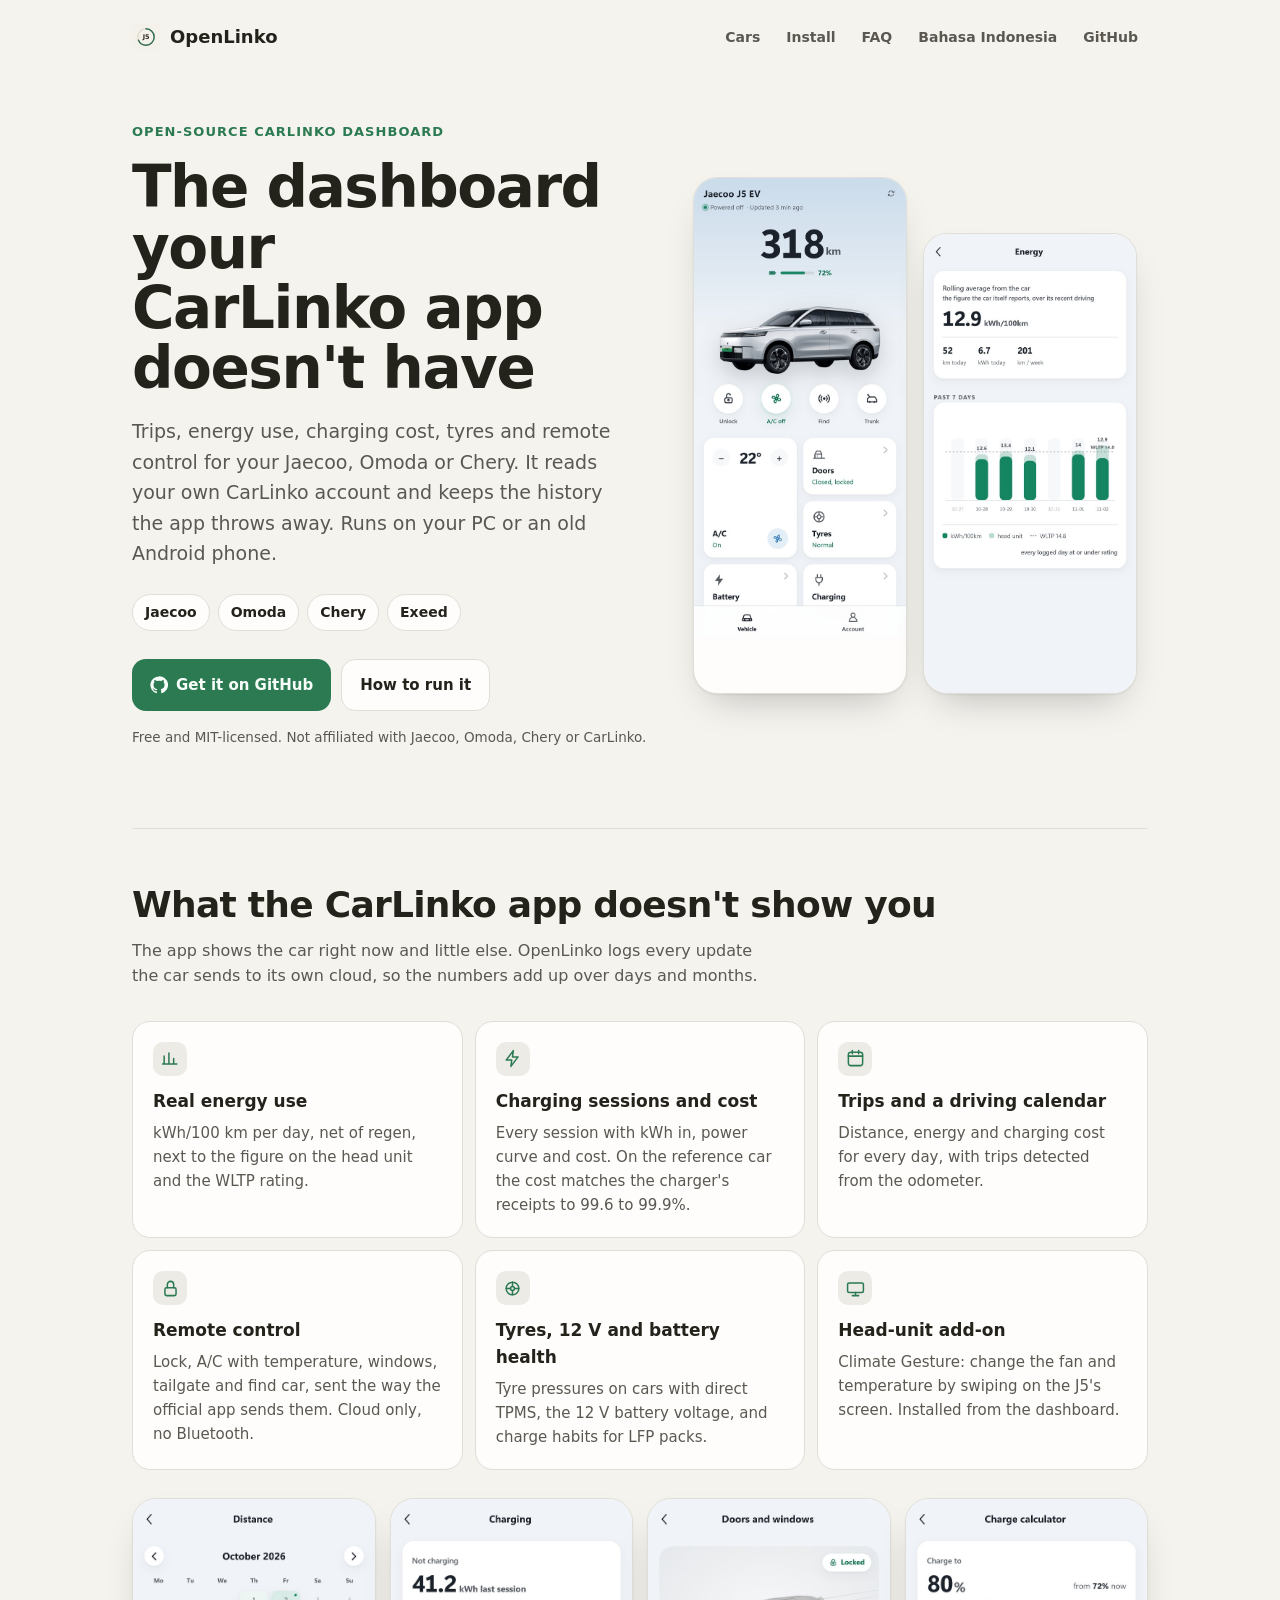
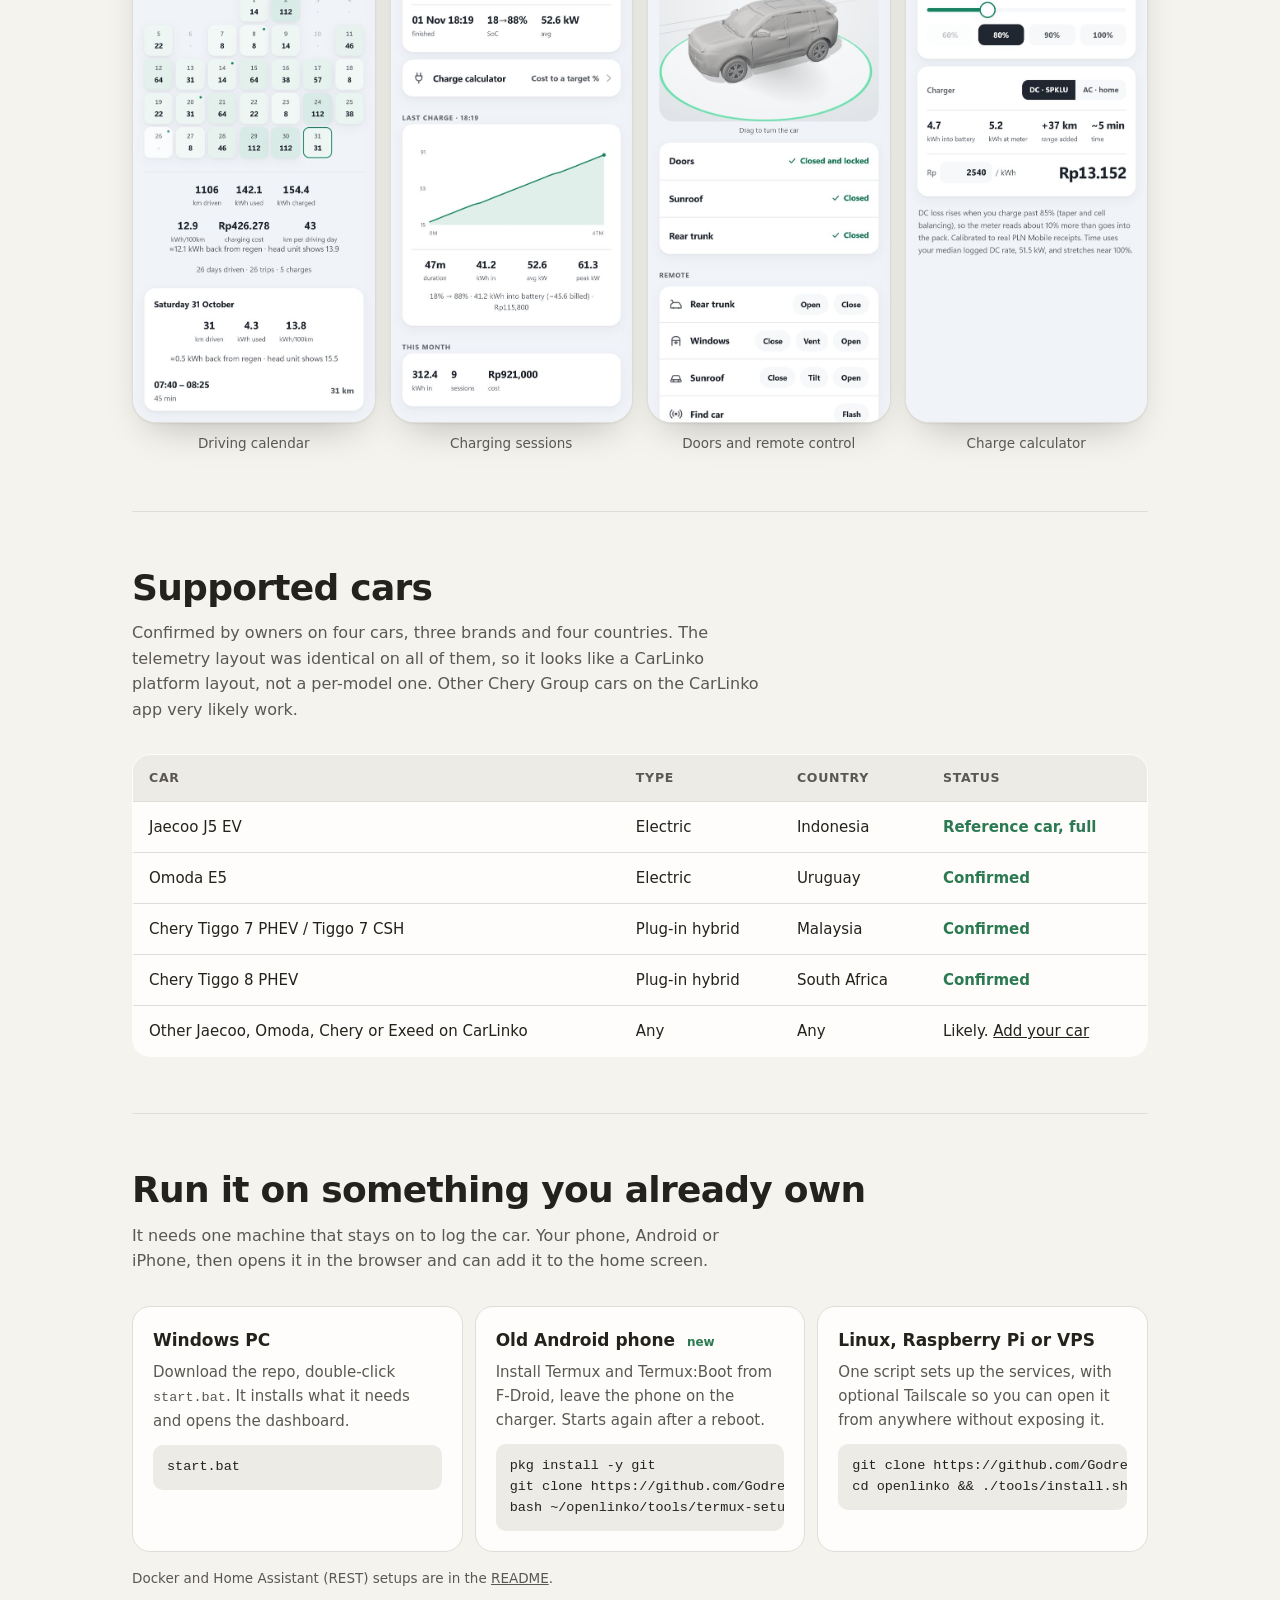
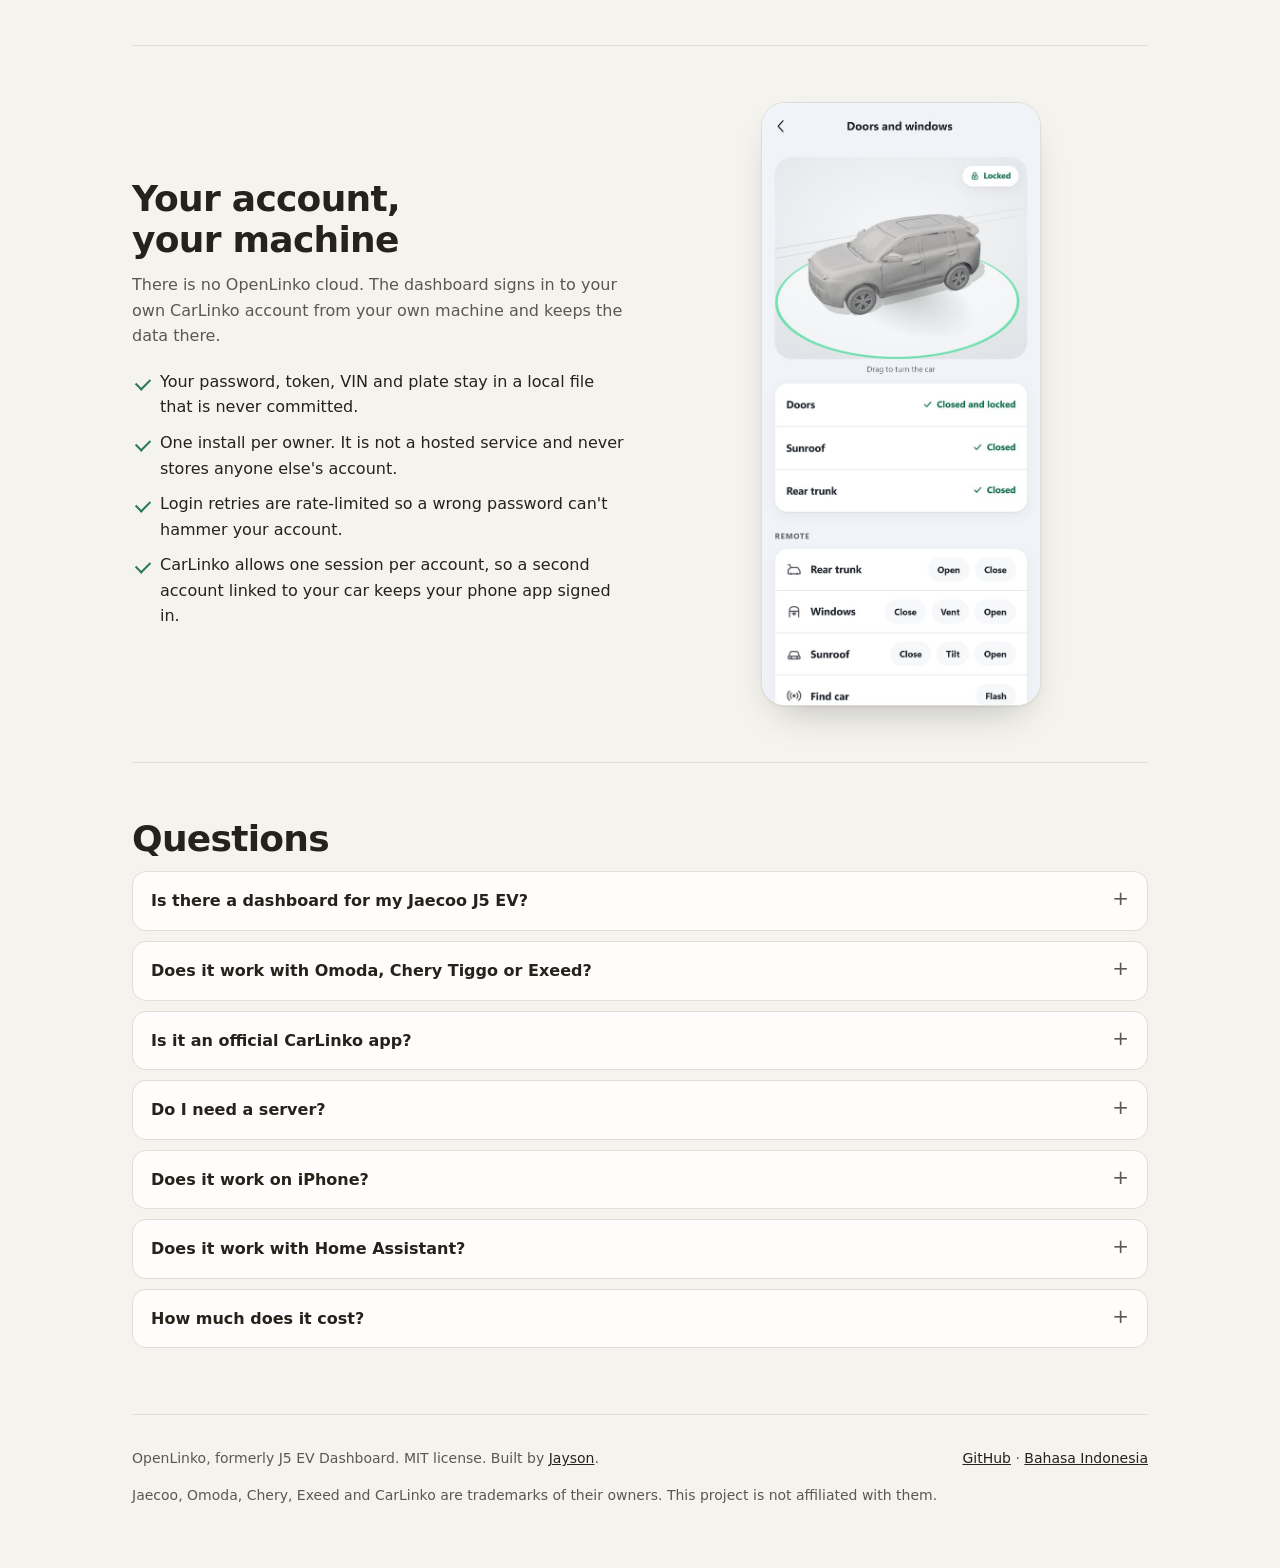
==== site/openlinko/index.html @ c6b6d815 "docs: landing page at jaylabb.my.id/openlinko Static EN + ID page with real v2 screenshots, supporte" ====
<!doctype html>
<html lang="en">
<head>
<meta charset="utf-8">
<meta name="viewport" content="width=device-width, initial-scale=1">
<title>OpenLinko: CarLinko dashboard for Jaecoo, Omoda and Chery cars</title>
<meta name="description" content="A free, open-source dashboard for cars on the CarLinko app: Jaecoo J5 EV, Omoda E5, Chery Tiggo 7 and 8 PHEV. Battery, range, trips, charging cost, tyres and remote control, self-hosted on your own PC or an old Android phone.">
<link rel="canonical" href="https://jaylabb.my.id/openlinko/">
<link rel="alternate" hreflang="en" href="https://jaylabb.my.id/openlinko/">
<link rel="alternate" hreflang="id" href="https://jaylabb.my.id/openlinko/id/">
<link rel="alternate" hreflang="x-default" href="https://jaylabb.my.id/openlinko/">
<meta property="og:type" content="website">
<meta property="og:site_name" content="OpenLinko">
<meta property="og:title" content="OpenLinko: a dashboard for your CarLinko car">
<meta property="og:description" content="Trips, charging cost, energy use, tyres and remote control for Jaecoo, Omoda and Chery cars. Self-hosted and open source.">
<meta property="og:url" content="https://jaylabb.my.id/openlinko/">
<meta property="og:image" content="https://jaylabb.my.id/openlinko/img/og.jpg">
<meta property="og:image:width" content="1200">
<meta property="og:image:height" content="630">
<meta name="twitter:card" content="summary_large_image">
<meta name="theme-color" content="#f4f3ef" media="(prefers-color-scheme: light)">
<meta name="theme-color" content="#1b1c1a" media="(prefers-color-scheme: dark)">
<link rel="icon" href="img/icon.svg" type="image/svg+xml">
<script type="application/ld+json">
{"@context":"https://schema.org","@graph":[
 {"@type":"SoftwareApplication","name":"OpenLinko","alternateName":["J5 EV Dashboard","CarLinko dashboard"],
  "applicationCategory":"UtilitiesApplication","operatingSystem":"Windows, Linux, macOS, Android (Termux), Docker",
  "description":"Self-hosted dashboard for cars on Chery Group's CarLinko app: battery, range, trips, charging cost, tyres and remote control.",
  "url":"https://jaylabb.my.id/openlinko/","downloadUrl":"https://github.com/GodrezJr2/openlinko",
  "codeRepository":"https://github.com/GodrezJr2/openlinko","license":"https://opensource.org/licenses/MIT",
  "image":"https://jaylabb.my.id/openlinko/img/og.jpg","inLanguage":["en","id"],
  "offers":{"@type":"Offer","price":"0","priceCurrency":"USD"},
  "author":{"@type":"Person","name":"Jayson Christopher Lim","url":"https://jaylabb.my.id/"}},
 {"@type":"FAQPage","mainEntity":[
  {"@type":"Question","name":"Is there a dashboard for my Jaecoo J5 EV?","acceptedAnswer":{"@type":"Answer","text":"Yes. OpenLinko reads the same data the CarLinko app shows and keeps the history: trips, energy use net of regen, charging sessions with cost, tyres and 12 V health. It was built on a Jaecoo J5 EV."}},
  {"@type":"Question","name":"Does it work with Omoda, Chery Tiggo or Exeed?","acceptedAnswer":{"@type":"Answer","text":"It is confirmed on a Jaecoo J5 EV, an Omoda E5, a Chery Tiggo 7 PHEV and a Chery Tiggo 8 PHEV. Other Chery Group cars on the CarLinko app very likely work too, since the telemetry layout held identical across all four."}},
  {"@type":"Question","name":"Is OpenLinko an official CarLinko app?","acceptedAnswer":{"@type":"Answer","text":"No. It is an independent open-source project, not affiliated with Jaecoo, Omoda, Chery or CarLinko. It signs in to your own account only."}},
  {"@type":"Question","name":"Do I need a server?","acceptedAnswer":{"@type":"Answer","text":"You need something that stays on: a Windows PC, a Raspberry Pi, a small VPS, or a spare Android phone left on the charger with Termux. Your own phone then opens it in the browser."}},
  {"@type":"Question","name":"Does it work on iPhone?","acceptedAnswer":{"@type":"Answer","text":"Yes, as the viewer: open the dashboard in Safari and add it to the home screen. The always-on part runs on a PC, server or spare Android phone."}},
  {"@type":"Question","name":"How much does it cost?","acceptedAnswer":{"@type":"Answer","text":"Nothing. It is MIT-licensed and runs on hardware you already have."}}
 ]}
]}
</script>
<style>
:root{
  --bg:oklch(0.963 0.006 95);--card:oklch(0.995 0.003 95);--card2:oklch(0.94 0.007 95);
  --ink:oklch(0.25 0.012 95);--mut:oklch(0.46 0.012 95);--line:oklch(0.9 0.008 95);
  --acc:oklch(0.52 0.10 158);--acc-ink:oklch(0.99 0.01 158);--hero:oklch(0.93 0.012 240);
  --r1:10px;--r2:14px;--r3:18px;--r4:24px;--ease:cubic-bezier(.16,1,.3,1);
  color-scheme:light;
}
@media (prefers-color-scheme:dark){:root:not([data-theme="light"]){
  --bg:oklch(0.175 0.006 95);--card:oklch(0.232 0.007 95);--card2:oklch(0.27 0.008 95);
  --ink:oklch(0.96 0.005 95);--mut:oklch(0.75 0.008 95);--line:oklch(0.315 0.008 95);
  --acc:oklch(0.72 0.12 158);--acc-ink:oklch(0.18 0.03 158);--hero:oklch(0.25 0.015 240);color-scheme:dark}}
:root[data-theme="dark"]{
  --bg:oklch(0.175 0.006 95);--card:oklch(0.232 0.007 95);--card2:oklch(0.27 0.008 95);
  --ink:oklch(0.96 0.005 95);--mut:oklch(0.75 0.008 95);--line:oklch(0.315 0.008 95);
  --acc:oklch(0.72 0.12 158);--acc-ink:oklch(0.18 0.03 158);--hero:oklch(0.25 0.015 240);color-scheme:dark}
*{box-sizing:border-box}
html{-webkit-text-size-adjust:100%}
body{margin:0;background:var(--bg);color:var(--ink);
  font:450 16px/1.6 -apple-system,"SF Pro Text",Inter,"Segoe UI",system-ui,sans-serif;
  font-variant-numeric:tabular-nums}
a{color:inherit}
a:focus-visible,button:focus-visible{outline:2px solid var(--acc);outline-offset:3px;border-radius:6px}
.wrap{max-width:1080px;margin:0 auto;padding:0 16px}
@media (min-width:720px){.wrap{padding:0 32px}}
header.top{display:flex;align-items:center;justify-content:space-between;gap:12px;padding:18px 0}
.brand{display:flex;align-items:center;gap:10px;font-weight:750;font-size:18px;text-decoration:none}
.brand img{width:28px;height:28px}
nav.top{display:flex;gap:6px;flex-wrap:wrap;justify-content:flex-end}
nav.top a{font-size:14px;font-weight:600;color:var(--mut);text-decoration:none;padding:8px 10px;border-radius:var(--r1)}
nav.top a:hover{color:var(--ink);background:var(--card2)}
@media (max-width:600px){nav.top a.opt{display:none}}

.hero{display:grid;gap:36px;align-items:center;padding:28px 0 56px}
@media (min-width:880px){.hero{grid-template-columns:1.05fr .95fr;padding:48px 0 80px}}
.eyebrow{font-size:13px;font-weight:700;letter-spacing:.08em;text-transform:uppercase;color:var(--acc);margin:0 0 14px}
h1{font-size:clamp(34px,6.2vw,58px);line-height:1.04;letter-spacing:-.025em;margin:0 0 18px;font-weight:780;text-wrap:balance}
.lede{font-size:clamp(17px,2.1vw,19px);color:var(--mut);max-width:34em;margin:0 0 26px;text-wrap:pretty}
.brands{display:flex;flex-wrap:wrap;gap:8px;margin:0 0 28px;padding:0;list-style:none}
.brands li{font-size:14px;font-weight:650;padding:6px 12px;border-radius:999px;background:var(--card);border:1px solid var(--line)}
.cta{display:flex;flex-wrap:wrap;gap:10px}
.btn{display:inline-flex;align-items:center;gap:8px;font-weight:700;font-size:15px;text-decoration:none;
  padding:13px 18px;border-radius:var(--r2);transition:transform .14s var(--ease),background .22s var(--ease)}
.btn:active{transform:scale(.97)}
.btn.pri{background:var(--acc);color:var(--acc-ink)}
.btn.sec{background:var(--card);border:1px solid var(--line)}
.btn svg{width:18px;height:18px}
.fine{font-size:13.5px;color:var(--mut);margin:16px 0 0}

.phones{position:relative;display:flex;justify-content:center;gap:16px;min-height:0}
.shot{display:block;border-radius:var(--r4);overflow:hidden;background:var(--card);
  box-shadow:0 1px 2px oklch(0 0 0/.06),0 18px 40px -18px oklch(0 0 0/.28);border:1px solid var(--line)}
.shot img{display:block;width:100%;height:auto}
.phones .shot{width:min(46%,260px)}
.phones .shot:nth-child(2){margin-top:56px}
@media (max-width:420px){.phones .shot:nth-child(2){margin-top:36px}}

section{padding:56px 0;border-top:1px solid var(--line)}
h2{font-size:clamp(26px,4vw,36px);line-height:1.12;letter-spacing:-.02em;margin:0 0 12px;font-weight:760;text-wrap:balance}
.sub{color:var(--mut);max-width:40em;margin:0 0 32px}

.feats{display:grid;gap:12px;grid-template-columns:repeat(auto-fill,minmax(250px,1fr));margin:0;padding:0;list-style:none}
.feats li{background:var(--card);border:1px solid var(--line);border-radius:var(--r3);padding:20px}
.feats h3{font-size:17px;margin:0 0 6px;font-weight:720}
.feats p{margin:0;color:var(--mut);font-size:15px}
.feats .ic{width:34px;height:34px;border-radius:10px;display:grid;place-items:center;background:var(--card2);color:var(--acc);margin-bottom:12px}
.feats .ic svg{width:19px;height:19px}

.strip{display:grid;gap:14px;grid-template-columns:repeat(2,1fr);margin-top:28px}
@media (min-width:720px){.strip{grid-template-columns:repeat(4,1fr)}}
.strip figure{margin:0}
.strip figcaption{font-size:13.5px;color:var(--mut);margin-top:10px;text-align:center}

table{width:100%;border-collapse:collapse;background:var(--card);border:1px solid var(--line);border-radius:var(--r3);overflow:hidden;font-size:15px}
th,td{text-align:left;padding:13px 16px;border-bottom:1px solid var(--line);vertical-align:top}
tr:last-child td{border-bottom:0}
th{font-size:12.5px;letter-spacing:.06em;text-transform:uppercase;color:var(--mut);font-weight:700;background:var(--card2)}
.ok{color:var(--acc);font-weight:700}
.tablewrap{overflow-x:auto;border-radius:var(--r3)}

.runs{display:grid;gap:12px;grid-template-columns:repeat(auto-fill,minmax(280px,1fr))}
.run{background:var(--card);border:1px solid var(--line);border-radius:var(--r3);padding:20px}
.run h3{margin:0 0 6px;font-size:17px}
.run p{margin:0 0 12px;color:var(--mut);font-size:15px}
code,pre{font:500 13.5px/1.55 ui-monospace,SFMono-Regular,Menlo,Consolas,monospace}
pre{margin:0;padding:12px 14px;background:var(--card2);border-radius:var(--r1);overflow-x:auto;white-space:pre}
.tag{display:inline-block;font-size:12px;font-weight:700;color:var(--acc);margin-left:6px}

.split{display:grid;gap:28px;align-items:center}
@media (min-width:820px){.split{grid-template-columns:1fr 1fr}}
ul.ticks{margin:0;padding:0;list-style:none;display:grid;gap:10px}
ul.ticks li{padding-left:28px;position:relative}
ul.ticks li::before{content:"";position:absolute;left:4px;top:.55em;width:12px;height:7px;border-left:2px solid var(--acc);border-bottom:2px solid var(--acc);transform:rotate(-45deg)}

details{background:var(--card);border:1px solid var(--line);border-radius:var(--r2);padding:0 18px;margin-bottom:10px}
summary{cursor:pointer;font-weight:680;padding:16px 0;list-style:none;display:flex;justify-content:space-between;gap:12px}
summary::-webkit-details-marker{display:none}
summary::after{content:"+";color:var(--mut);font-weight:500;font-size:20px;line-height:1}
details[open] summary::after{content:"\2212"}
details p{margin:0 0 16px;color:var(--mut)}

footer{border-top:1px solid var(--line);padding:32px 0 48px;color:var(--mut);font-size:14px}
footer .row{display:flex;flex-wrap:wrap;justify-content:space-between;gap:12px}
footer a{color:var(--ink)}
@media (prefers-reduced-motion:reduce){*{transition:none!important}}
</style>
</head>
<body>
<div class="wrap">
<header class="top">
  <a class="brand" href="./"><img src="img/icon.svg" alt="" width="28" height="28">OpenLinko</a>
  <nav class="top" aria-label="Site">
    <a class="opt" href="#cars">Cars</a><a class="opt" href="#run">Install</a><a class="opt" href="#faq">FAQ</a>
    <a href="id/" hreflang="id" lang="id">Bahasa Indonesia</a>
    <a href="https://github.com/GodrezJr2/openlinko">GitHub</a>
  </nav>
</header>

<main>
<div class="hero">
  <div>
    <p class="eyebrow">Open-source CarLinko dashboard</p>
    <h1>The dashboard your CarLinko app doesn't have</h1>
    <p class="lede">Trips, energy use, charging cost, tyres and remote control for your Jaecoo, Omoda or Chery.
      It reads your own CarLinko account and keeps the history the app throws away. Runs on your PC or an old Android phone.</p>
    <ul class="brands" aria-label="Brands">
      <li>Jaecoo</li><li>Omoda</li><li>Chery</li><li>Exeed</li>
    </ul>
    <div class="cta">
      <a class="btn pri" href="https://github.com/GodrezJr2/openlinko"><svg viewBox="0 0 24 24" fill="currentColor" aria-hidden="true"><path d="M12 .5a11.5 11.5 0 0 0-3.64 22.41c.58.1.79-.25.79-.56v-2c-3.2.7-3.88-1.37-3.88-1.37-.53-1.33-1.28-1.69-1.28-1.69-1.05-.71.08-.7.08-.7 1.16.08 1.77 1.19 1.77 1.19 1.03 1.77 2.7 1.26 3.36.96.1-.75.4-1.26.73-1.55-2.55-.29-5.24-1.28-5.24-5.68 0-1.25.45-2.28 1.18-3.08-.12-.29-.51-1.46.11-3.04 0 0 .97-.31 3.17 1.18a11 11 0 0 1 5.77 0c2.2-1.49 3.17-1.18 3.17-1.18.62 1.58.23 2.75.11 3.04.74.8 1.18 1.83 1.18 3.08 0 4.41-2.69 5.39-5.25 5.67.41.36.78 1.06.78 2.14v3.17c0 .31.21.67.8.56A11.5 11.5 0 0 0 12 .5Z"/></svg>Get it on GitHub</a>
      <a class="btn sec" href="#run">How to run it</a>
    </div>
    <p class="fine">Free and MIT-licensed. Not affiliated with Jaecoo, Omoda, Chery or CarLinko.</p>
  </div>
  <div class="phones">
    <span class="shot"><picture><source media="(prefers-color-scheme: dark)" srcset="img/v2-home-dark.jpg"><img src="img/v2-home-light.jpg" width="585" height="1266" alt="OpenLinko home screen: 318 km range, 72% battery, the car, quick actions for unlock, A/C, find and trunk"></picture></span>
    <span class="shot"><picture><source media="(prefers-color-scheme: dark)" srcset="img/v2-energy-dark.jpg"><img src="img/v2-energy-light.jpg" width="585" height="1266" alt="Energy screen: kWh per 100 km for each day, net of regen, against the WLTP rating" loading="lazy"></picture></span>
  </div>
</div>

<section id="features" aria-labelledby="f-h">
  <h2 id="f-h">What the CarLinko app doesn't show you</h2>
  <p class="sub">The app shows the car right now and little else. OpenLinko logs every update the car sends to its own cloud, so the numbers add up over days and months.</p>
  <ul class="feats">
    <li><div class="ic"><svg viewBox="0 0 24 24" fill="none" stroke="currentColor" stroke-width="1.9" stroke-linecap="round" stroke-linejoin="round" aria-hidden="true"><path d="M4 19V9m6 10V5m6 14v-7m4 7H2"/></svg></div>
      <h3>Real energy use</h3><p>kWh/100 km per day, net of regen, next to the figure on the head unit and the WLTP rating.</p></li>
    <li><div class="ic"><svg viewBox="0 0 24 24" fill="none" stroke="currentColor" stroke-width="1.9" stroke-linecap="round" stroke-linejoin="round" aria-hidden="true"><path d="M13 2 4 14h7l-1 8 9-12h-7z"/></svg></div>
      <h3>Charging sessions and cost</h3><p>Every session with kWh in, power curve and cost. On the reference car the cost matches the charger's receipts to 99.6 to 99.9%.</p></li>
    <li><div class="ic"><svg viewBox="0 0 24 24" fill="none" stroke="currentColor" stroke-width="1.9" stroke-linecap="round" stroke-linejoin="round" aria-hidden="true"><rect x="3" y="4" width="18" height="17" rx="3"/><path d="M3 9h18M8 2v4m8-4v4"/></svg></div>
      <h3>Trips and a driving calendar</h3><p>Distance, energy and charging cost for every day, with trips detected from the odometer.</p></li>
    <li><div class="ic"><svg viewBox="0 0 24 24" fill="none" stroke="currentColor" stroke-width="1.9" stroke-linecap="round" stroke-linejoin="round" aria-hidden="true"><rect x="5" y="11" width="14" height="10" rx="2"/><path d="M8 11V7a4 4 0 0 1 8 0v4"/></svg></div>
      <h3>Remote control</h3><p>Lock, A/C with temperature, windows, tailgate and find car, sent the way the official app sends them. Cloud only, no Bluetooth.</p></li>
    <li><div class="ic"><svg viewBox="0 0 24 24" fill="none" stroke="currentColor" stroke-width="1.9" stroke-linecap="round" stroke-linejoin="round" aria-hidden="true"><circle cx="12" cy="12" r="8"/><circle cx="12" cy="12" r="2.5"/><path d="M12 4v5.5M12 14.5V20M4 12h5.5m5 0H20"/></svg></div>
      <h3>Tyres, 12 V and battery health</h3><p>Tyre pressures on cars with direct TPMS, the 12 V battery voltage, and charge habits for LFP packs.</p></li>
    <li><div class="ic"><svg viewBox="0 0 24 24" fill="none" stroke="currentColor" stroke-width="1.9" stroke-linecap="round" stroke-linejoin="round" aria-hidden="true"><rect x="2" y="5" width="20" height="12" rx="2"/><path d="M8 21h8M12 17v4"/></svg></div>
      <h3>Head-unit add-on</h3><p>Climate Gesture: change the fan and temperature by swiping on the J5's screen. Installed from the dashboard.</p></li>
  </ul>

  <div class="strip">
    <figure><span class="shot"><picture><source media="(prefers-color-scheme: dark)" srcset="img/v2-dist-dark.jpg"><img src="img/v2-dist-light.jpg" width="585" height="1266" loading="lazy" alt="Distance calendar with km, energy and cost per day"></picture></span><figcaption>Driving calendar</figcaption></figure>
    <figure><span class="shot"><picture><source media="(prefers-color-scheme: dark)" srcset="img/v2-chg-dark.jpg"><img src="img/v2-chg-light.jpg" width="585" height="1266" loading="lazy" alt="Charging page: last session power curve, kWh and cost"></picture></span><figcaption>Charging sessions</figcaption></figure>
    <figure><span class="shot"><picture><source media="(prefers-color-scheme: dark)" srcset="img/v2-doors-dark.jpg"><img src="img/v2-doors-light.jpg" width="585" height="1266" loading="lazy" alt="Doors and windows on a 3D car with remote controls"></picture></span><figcaption>Doors and remote control</figcaption></figure>
    <figure><span class="shot"><picture><source media="(prefers-color-scheme: dark)" srcset="img/v2-plan-dark.jpg"><img src="img/v2-plan-light.jpg" width="585" height="1266" loading="lazy" alt="Charge calculator: time, kWh and cost to a target percentage"></picture></span><figcaption>Charge calculator</figcaption></figure>
  </div>
</section>

<section id="cars" aria-labelledby="c-h">
  <h2 id="c-h">Supported cars</h2>
  <p class="sub">Confirmed by owners on four cars, three brands and four countries. The telemetry layout was identical on all of them, so it looks like a CarLinko platform layout, not a per-model one. Other Chery Group cars on the CarLinko app very likely work.</p>
  <div class="tablewrap"><table>
    <thead><tr><th>Car</th><th>Type</th><th>Country</th><th>Status</th></tr></thead>
    <tbody>
      <tr><td>Jaecoo J5 EV</td><td>Electric</td><td>Indonesia</td><td class="ok">Reference car, full</td></tr>
      <tr><td>Omoda E5</td><td>Electric</td><td>Uruguay</td><td class="ok">Confirmed</td></tr>
      <tr><td>Chery Tiggo 7 PHEV / Tiggo 7 CSH</td><td>Plug-in hybrid</td><td>Malaysia</td><td class="ok">Confirmed</td></tr>
      <tr><td>Chery Tiggo 8 PHEV</td><td>Plug-in hybrid</td><td>South Africa</td><td class="ok">Confirmed</td></tr>
      <tr><td>Other Jaecoo, Omoda, Chery or Exeed on CarLinko</td><td>Any</td><td>Any</td><td>Likely. <a href="https://github.com/GodrezJr2/openlinko/issues/new?template=add-car.yml">Add your car</a></td></tr>
    </tbody>
  </table></div>
</section>

<section id="run" aria-labelledby="r-h">
  <h2 id="r-h">Run it on something you already own</h2>
  <p class="sub">It needs one machine that stays on to log the car. Your phone, Android or iPhone, then opens it in the browser and can add it to the home screen.</p>
  <div class="runs">
    <div class="run"><h3>Windows PC</h3><p>Download the repo, double-click <code>start.bat</code>. It installs what it needs and opens the dashboard.</p><pre>start.bat</pre></div>
    <div class="run"><h3>Old Android phone <span class="tag">new</span></h3><p>Install Termux and Termux:Boot from F-Droid, leave the phone on the charger. Starts again after a reboot.</p><pre>pkg install -y git
git clone https://github.com/GodrezJr2/openlinko ~/openlinko
bash ~/openlinko/tools/termux-setup.sh</pre></div>
    <div class="run"><h3>Linux, Raspberry Pi or VPS</h3><p>One script sets up the services, with optional Tailscale so you can open it from anywhere without exposing it.</p><pre>git clone https://github.com/GodrezJr2/openlinko
cd openlinko &amp;&amp; ./tools/install.sh --tailscale</pre></div>
  </div>
  <p class="fine">Docker and Home Assistant (REST) setups are in the <a href="https://github.com/GodrezJr2/openlinko#setup">README</a>.</p>
</section>

<section aria-labelledby="p-h">
  <div class="split">
    <div>
      <h2 id="p-h">Your account, your machine</h2>
      <p class="sub" style="margin-bottom:20px">There is no OpenLinko cloud. The dashboard signs in to your own CarLinko account from your own machine and keeps the data there.</p>
      <ul class="ticks">
        <li>Your password, token, VIN and plate stay in a local file that is never committed.</li>
        <li>One install per owner. It is not a hosted service and never stores anyone else's account.</li>
        <li>Login retries are rate-limited so a wrong password can't hammer your account.</li>
        <li>CarLinko allows one session per account, so a second account linked to your car keeps your phone app signed in.</li>
      </ul>
    </div>
    <span class="shot" style="max-width:280px;justify-self:center"><picture><source media="(prefers-color-scheme: dark)" srcset="img/v2-doors-dark.jpg"><img src="img/v2-doors-light.jpg" width="585" height="1266" loading="lazy" alt="Doors and windows view"></picture></span>
  </div>
</section>

<section id="faq" aria-labelledby="q-h">
  <h2 id="q-h">Questions</h2>
  <details><summary>Is there a dashboard for my Jaecoo J5 EV?</summary><p>Yes. OpenLinko was built on a Jaecoo J5 EV. It reads the same data the CarLinko app shows and keeps the history: trips, energy use net of regen, charging sessions with cost, tyres and 12 V health.</p></details>
  <details><summary>Does it work with Omoda, Chery Tiggo or Exeed?</summary><p>It is confirmed on an Omoda E5, a Chery Tiggo 7 PHEV and a Chery Tiggo 8 PHEV as well as the J5. Other Chery Group cars on the CarLinko app very likely work. If yours isn't listed, the dashboard has a <em>Report my car</em> page that copies a redacted report for an <a href="https://github.com/GodrezJr2/openlinko/issues/new?template=add-car.yml">Add my car</a> issue.</p></details>
  <details><summary>Is it an official CarLinko app?</summary><p>No. It is an independent open-source project, not affiliated with Jaecoo, Omoda, Chery or CarLinko. It talks to the same cloud the official app uses, with your own login.</p></details>
  <details><summary>Do I need a server?</summary><p>You need one thing that stays on: a Windows PC, a Raspberry Pi, a small VPS, or a spare Android phone on the charger. The phone you carry just opens it in the browser.</p></details>
  <details><summary>Does it work on iPhone?</summary><p>Yes, as the screen you look at: open it in Safari and add it to the home screen. iOS can't run the always-on part, so that runs on a PC, server or spare Android phone.</p></details>
  <details><summary>Does it work with Home Assistant?</summary><p>Yes, through its REST API, with a ready-made configuration in the docs. There are also separate Home Assistant integrations for CarLinko cars listed in the README.</p></details>
  <details><summary>How much does it cost?</summary><p>Nothing. It is MIT-licensed open source and runs on hardware you already have.</p></details>
</section>
</main>

<footer>
  <div class="row">
    <span>OpenLinko, formerly J5 EV Dashboard. MIT license. Built by <a href="https://jaylabb.my.id/">Jayson</a>.</span>
    <span><a href="https://github.com/GodrezJr2/openlinko">GitHub</a> · <a href="id/" hreflang="id" lang="id">Bahasa Indonesia</a></span>
  </div>
  <p>Jaecoo, Omoda, Chery, Exeed and CarLinko are trademarks of their owners. This project is not affiliated with them.</p>
</footer>
</div>
</body>
</html>
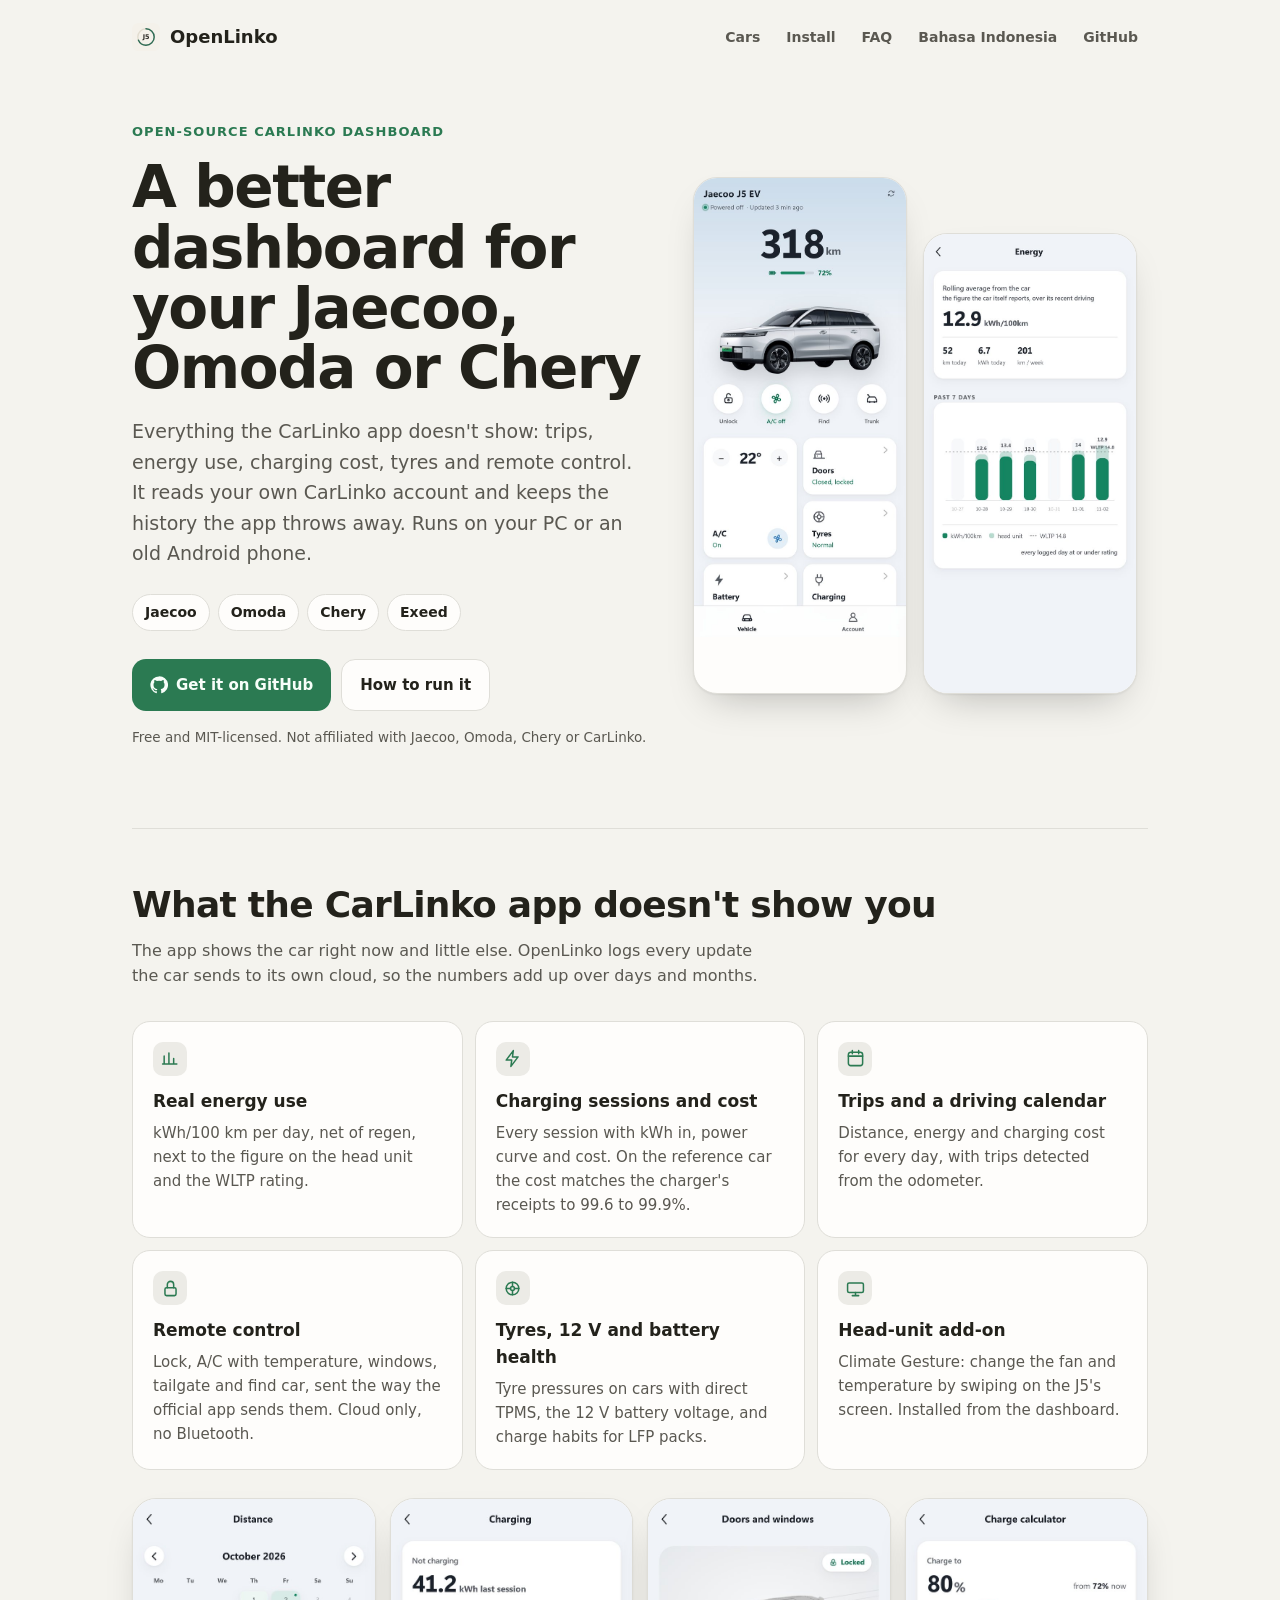
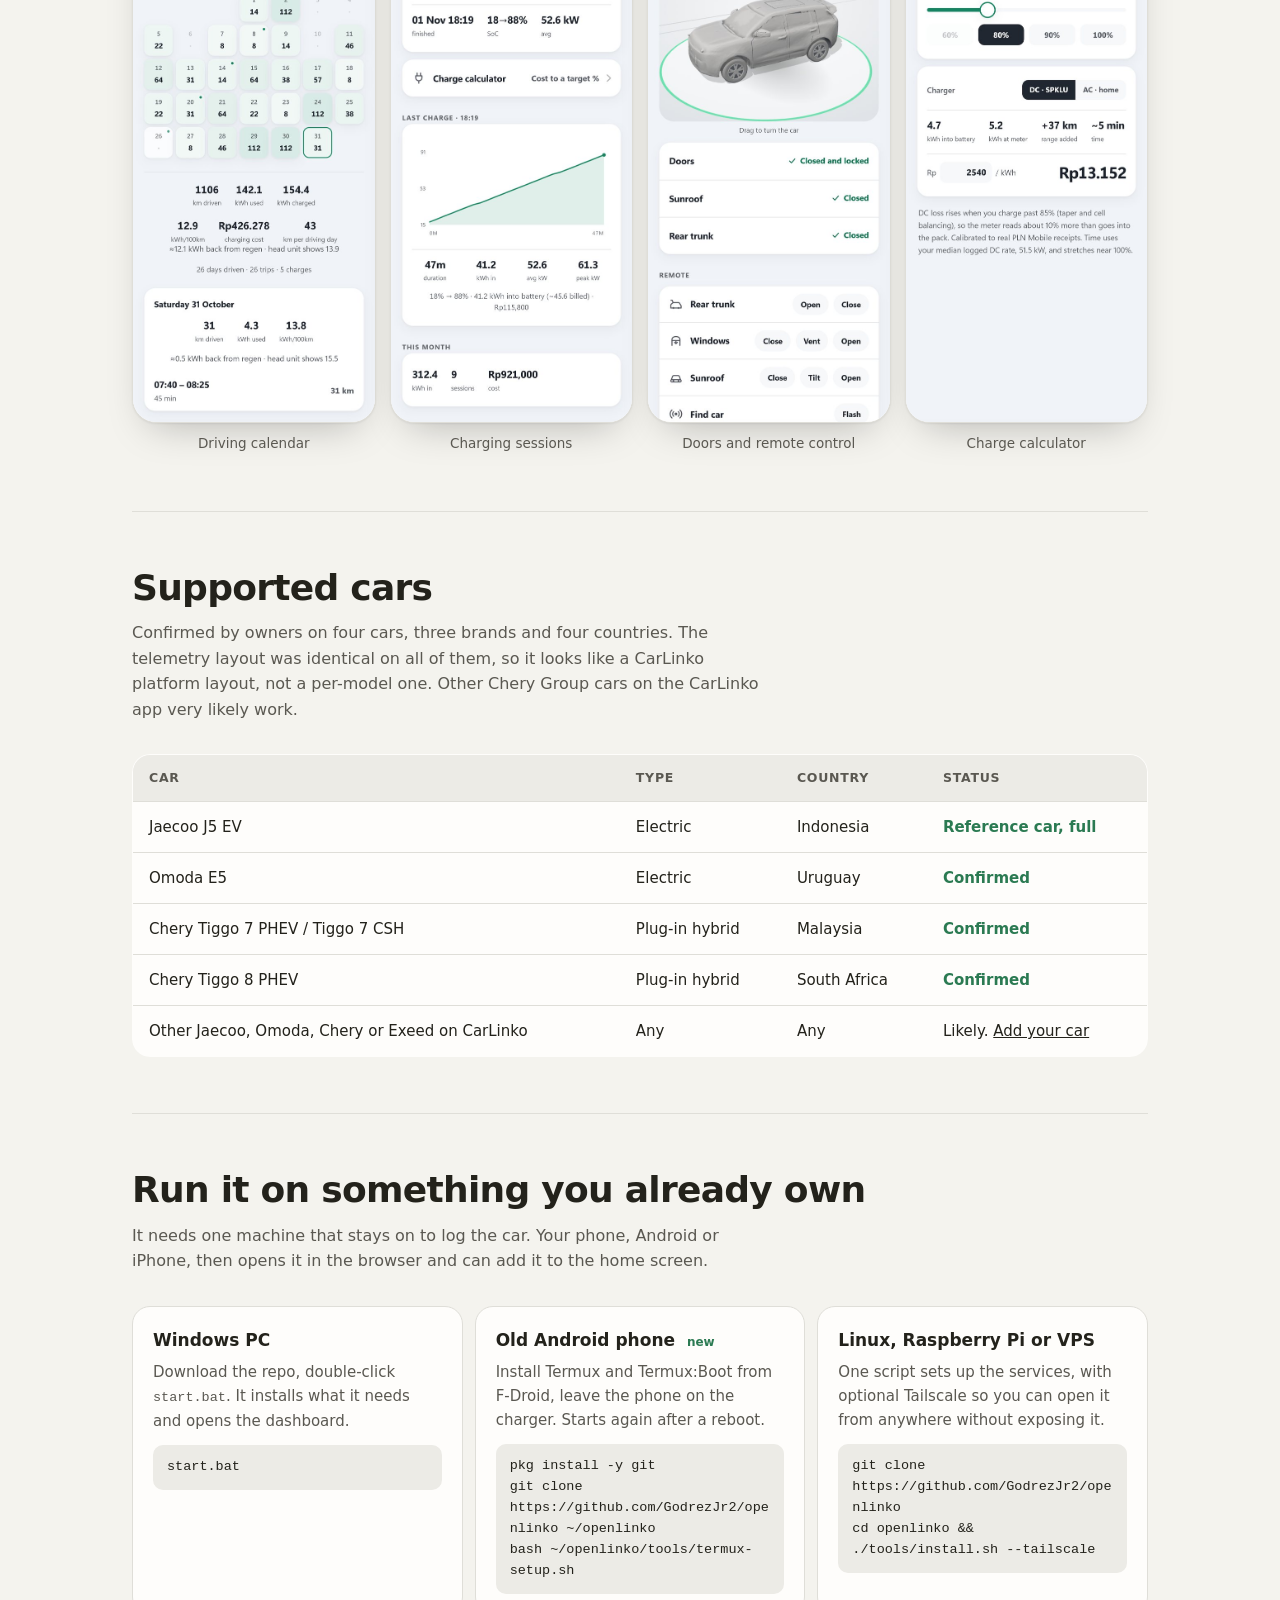
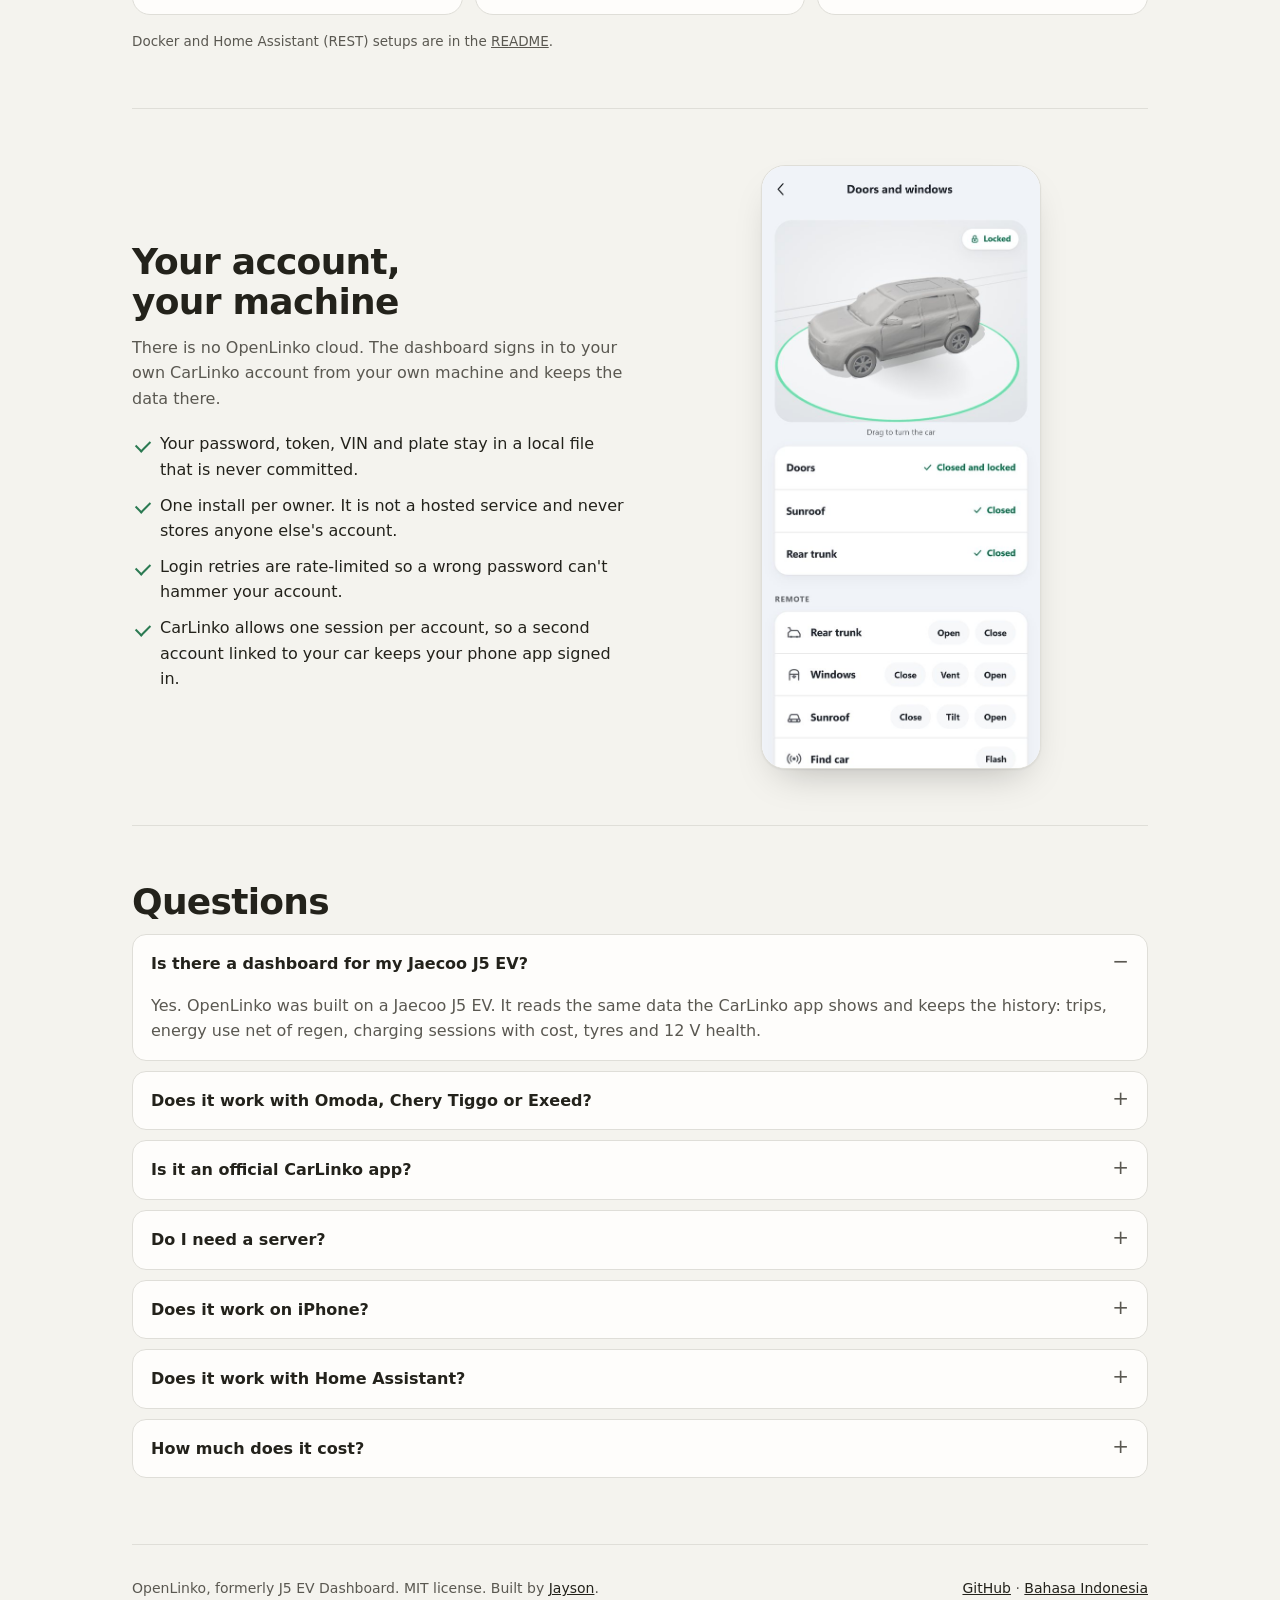
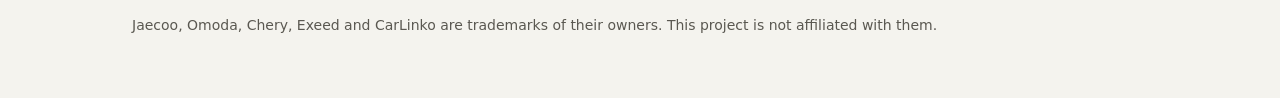
==== commit 4bac2df9: "docs(site): keyword H1, one big hero shot on phones, wrap code From a visual-critic pass: H1 now nam" ====
--- a/site/openlinko/index.html
+++ b/site/openlinko/index.html
@@ -96,7 +96,7 @@
 .shot img{display:block;width:100%;height:auto}
 .phones .shot{width:min(46%,260px)}
 .phones .shot:nth-child(2){margin-top:56px}
-@media (max-width:420px){.phones .shot:nth-child(2){margin-top:36px}}
+@media (max-width:600px){.phones .shot{width:min(78%,300px)}.phones .shot:nth-child(2){display:none}}
 
 section{padding:56px 0;border-top:1px solid var(--line)}
 h2{font-size:clamp(26px,4vw,36px);line-height:1.12;letter-spacing:-.02em;margin:0 0 12px;font-weight:760;text-wrap:balance}
@@ -126,7 +126,7 @@
 .run h3{margin:0 0 6px;font-size:17px}
 .run p{margin:0 0 12px;color:var(--mut);font-size:15px}
 code,pre{font:500 13.5px/1.55 ui-monospace,SFMono-Regular,Menlo,Consolas,monospace}
-pre{margin:0;padding:12px 14px;background:var(--card2);border-radius:var(--r1);overflow-x:auto;white-space:pre}
+pre{margin:0;padding:12px 14px;background:var(--card2);border-radius:var(--r1);white-space:pre-wrap;overflow-wrap:anywhere}
 .tag{display:inline-block;font-size:12px;font-weight:700;color:var(--acc);margin-left:6px}
 
 .split{display:grid;gap:28px;align-items:center}
@@ -163,8 +163,8 @@
 <div class="hero">
   <div>
     <p class="eyebrow">Open-source CarLinko dashboard</p>
-    <h1>The dashboard your CarLinko app doesn't have</h1>
-    <p class="lede">Trips, energy use, charging cost, tyres and remote control for your Jaecoo, Omoda or Chery.
+    <h1>A better dashboard for your Jaecoo, Omoda or Chery</h1>
+    <p class="lede">Everything the CarLinko app doesn't show: trips, energy use, charging cost, tyres and remote control.
       It reads your own CarLinko account and keeps the history the app throws away. Runs on your PC or an old Android phone.</p>
     <ul class="brands" aria-label="Brands">
       <li>Jaecoo</li><li>Omoda</li><li>Chery</li><li>Exeed</li>
@@ -254,7 +254,7 @@
 
 <section id="faq" aria-labelledby="q-h">
   <h2 id="q-h">Questions</h2>
-  <details><summary>Is there a dashboard for my Jaecoo J5 EV?</summary><p>Yes. OpenLinko was built on a Jaecoo J5 EV. It reads the same data the CarLinko app shows and keeps the history: trips, energy use net of regen, charging sessions with cost, tyres and 12 V health.</p></details>
+  <details open><summary>Is there a dashboard for my Jaecoo J5 EV?</summary><p>Yes. OpenLinko was built on a Jaecoo J5 EV. It reads the same data the CarLinko app shows and keeps the history: trips, energy use net of regen, charging sessions with cost, tyres and 12 V health.</p></details>
   <details><summary>Does it work with Omoda, Chery Tiggo or Exeed?</summary><p>It is confirmed on an Omoda E5, a Chery Tiggo 7 PHEV and a Chery Tiggo 8 PHEV as well as the J5. Other Chery Group cars on the CarLinko app very likely work. If yours isn't listed, the dashboard has a <em>Report my car</em> page that copies a redacted report for an <a href="https://github.com/GodrezJr2/openlinko/issues/new?template=add-car.yml">Add my car</a> issue.</p></details>
   <details><summary>Is it an official CarLinko app?</summary><p>No. It is an independent open-source project, not affiliated with Jaecoo, Omoda, Chery or CarLinko. It talks to the same cloud the official app uses, with your own login.</p></details>
   <details><summary>Do I need a server?</summary><p>You need one thing that stays on: a Windows PC, a Raspberry Pi, a small VPS, or a spare Android phone on the charger. The phone you carry just opens it in the browser.</p></details>
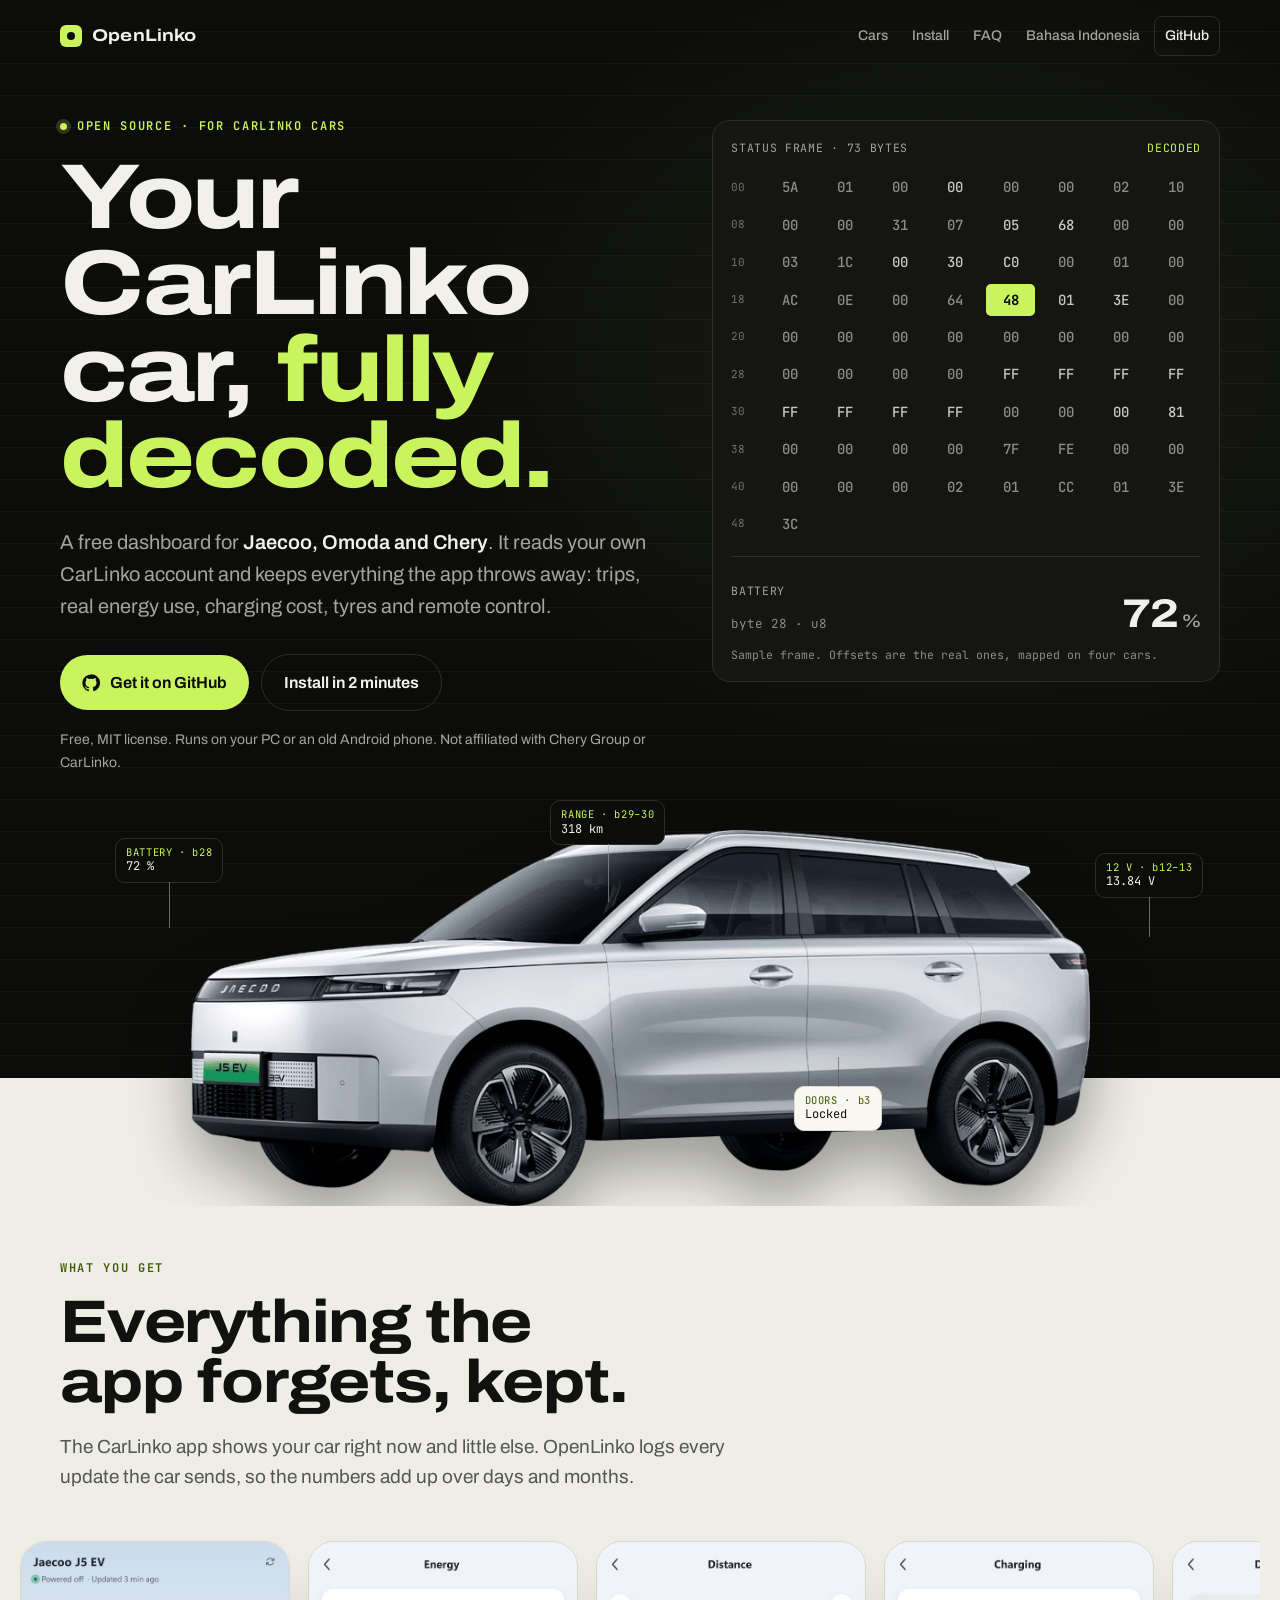
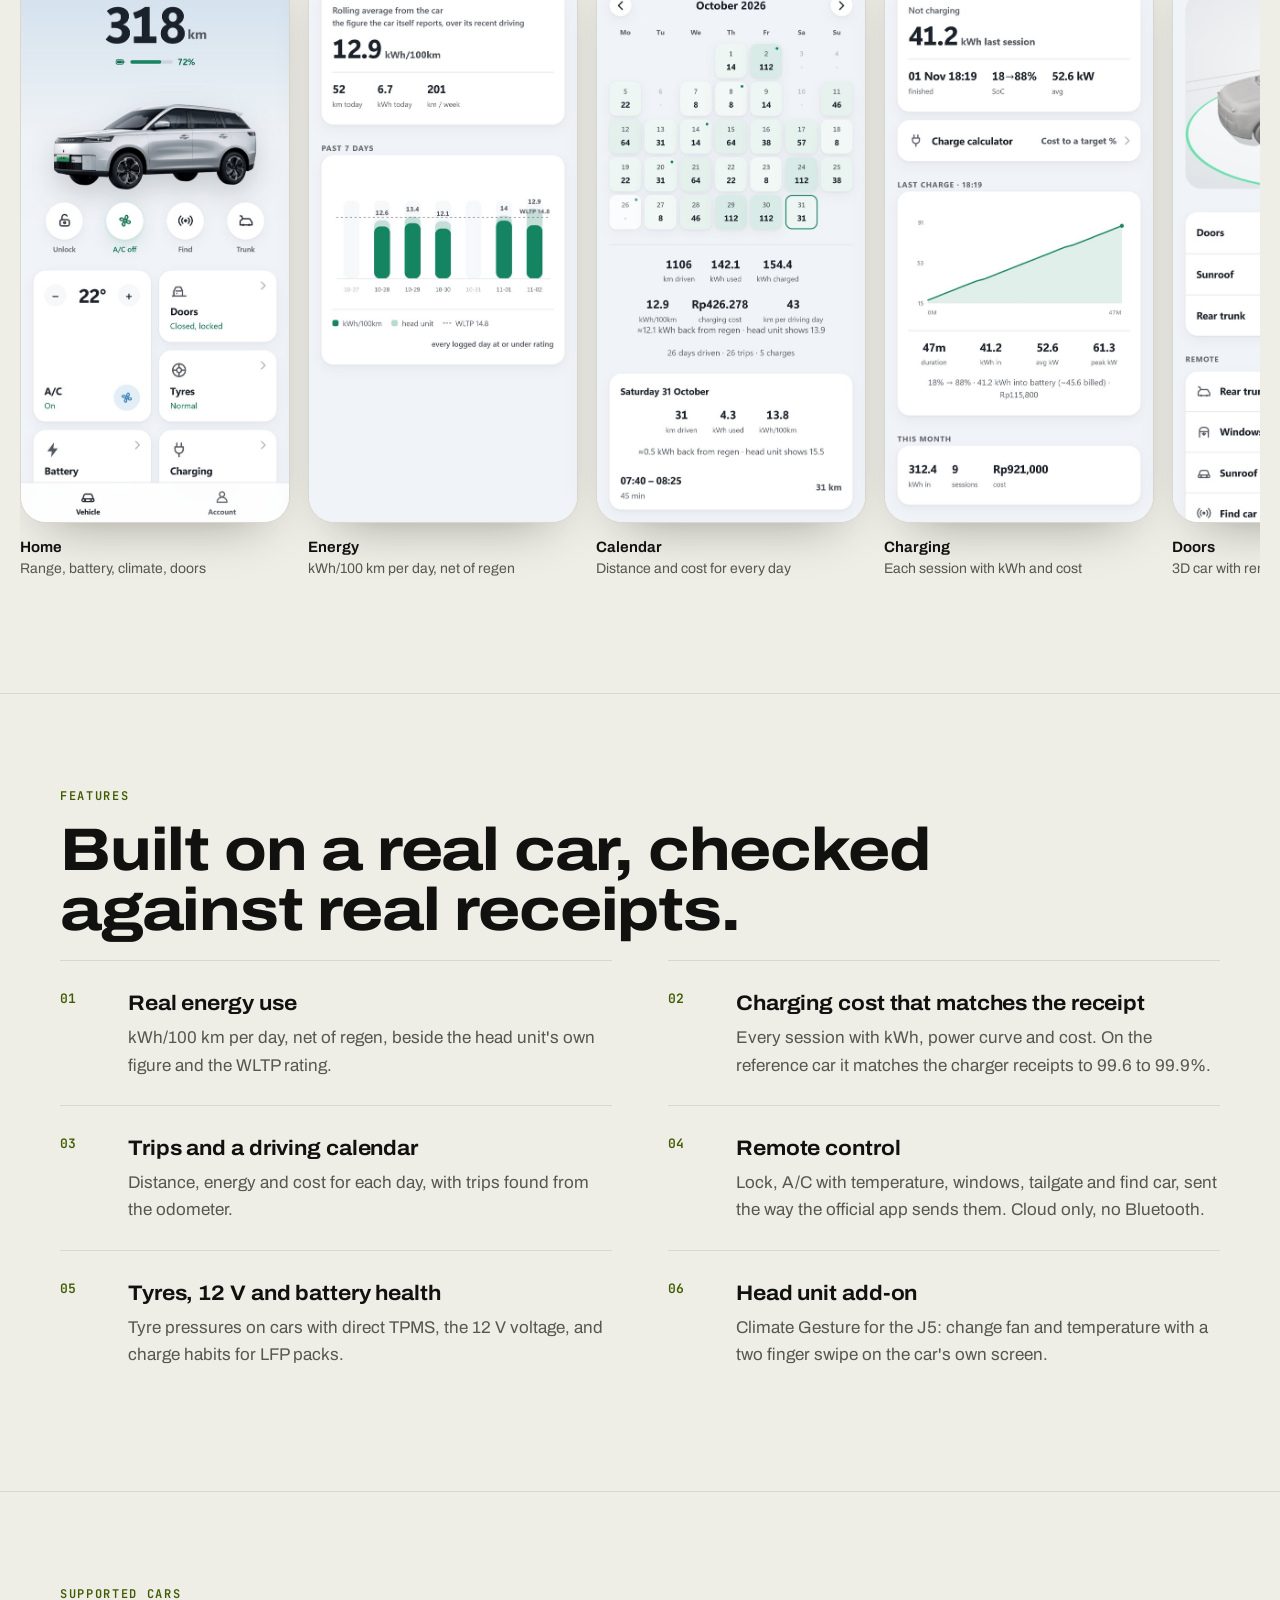
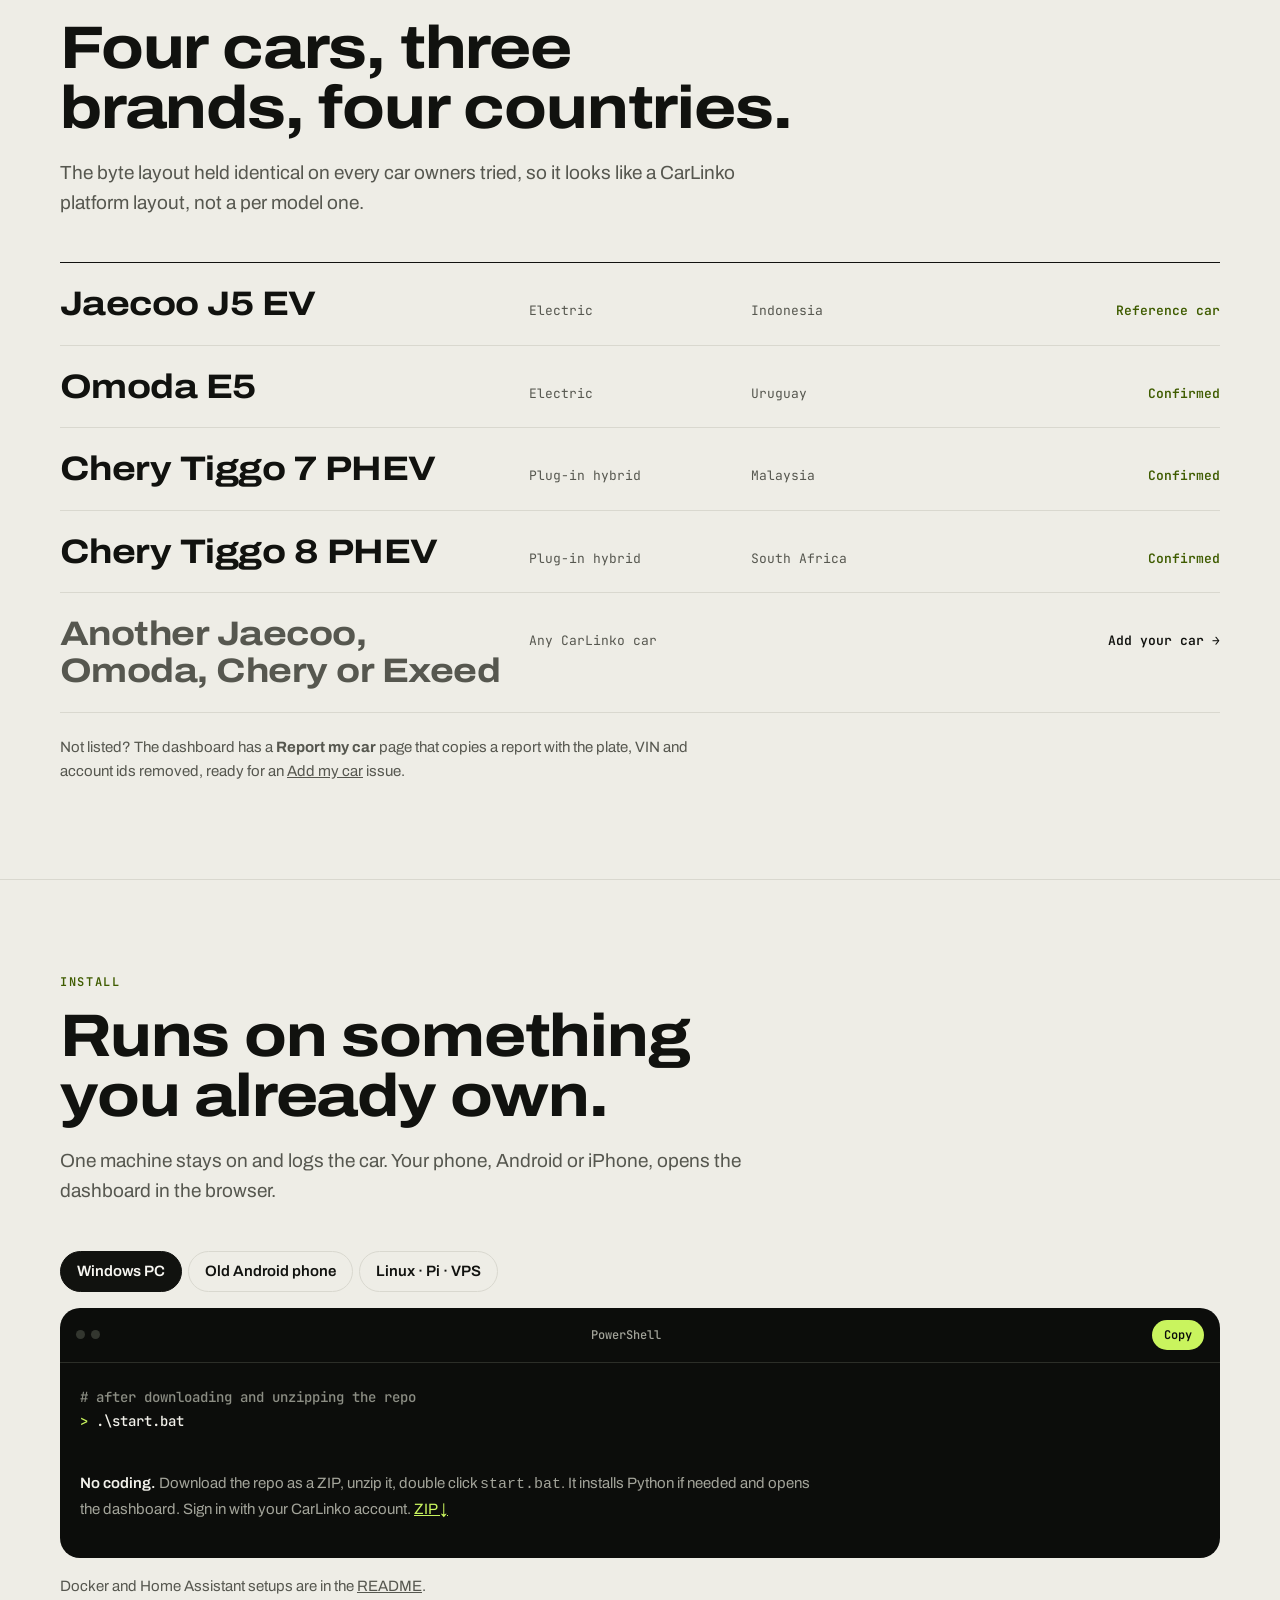
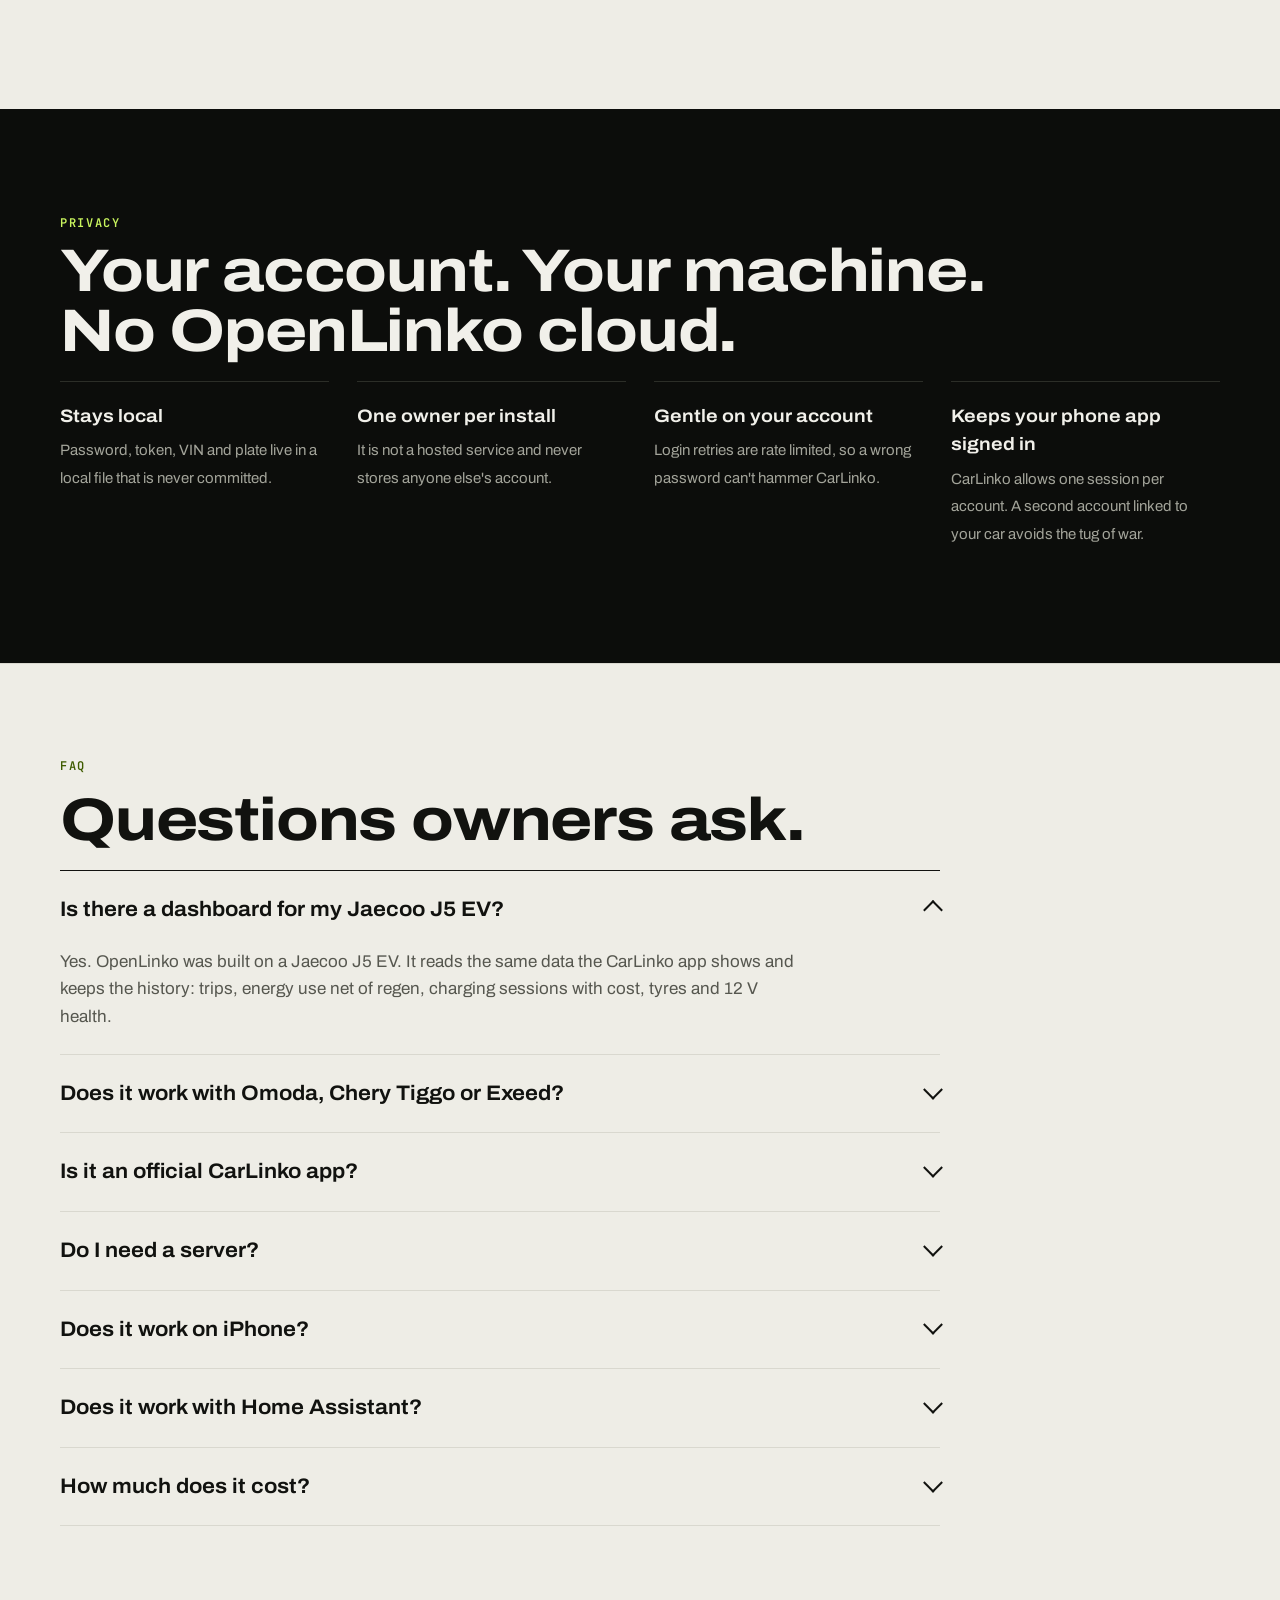
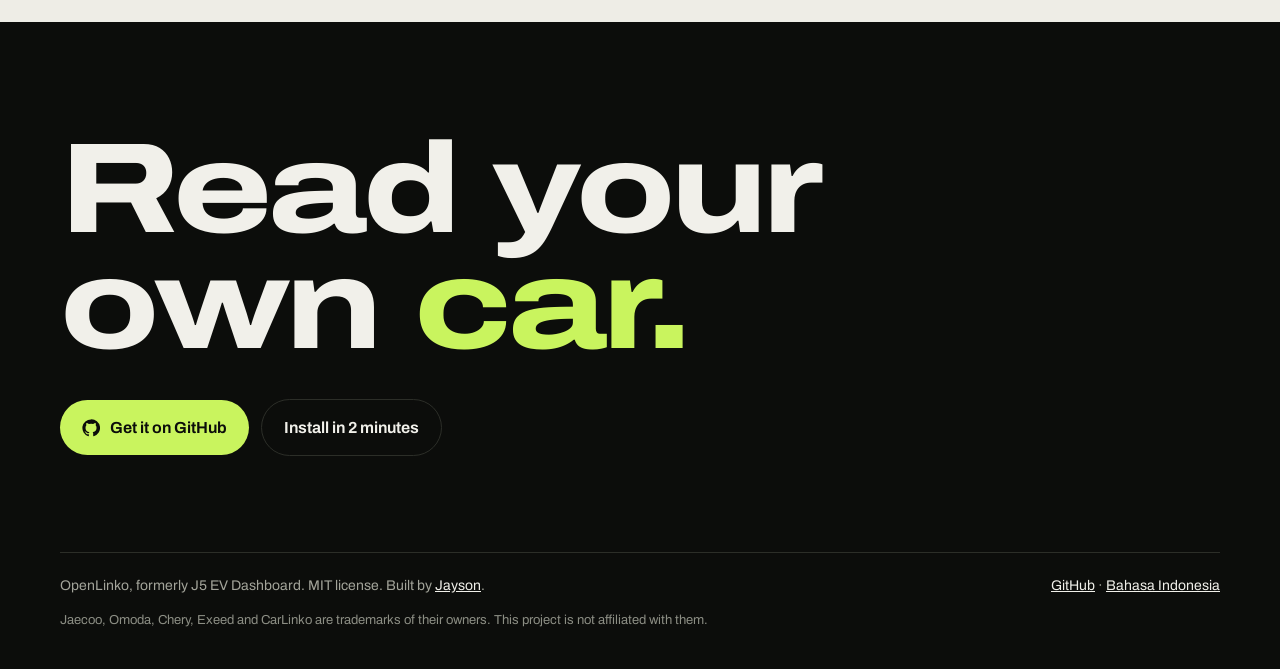
==== commit 829830ac: "feat(site): fresh landing design, 73-byte decoded hero New identity independent of the app's v1 toke" ====
--- a/site/openlinko/index.html
+++ b/site/openlinko/index.html
@@ -1,276 +1,190 @@
 <!doctype html>
-<html lang="en">
+<html lang="en" class="no-js">
 <head>
 <meta charset="utf-8">
 <meta name="viewport" content="width=device-width, initial-scale=1">
 <title>OpenLinko: CarLinko dashboard for Jaecoo, Omoda and Chery cars</title>
-<meta name="description" content="A free, open-source dashboard for cars on the CarLinko app: Jaecoo J5 EV, Omoda E5, Chery Tiggo 7 and 8 PHEV. Battery, range, trips, charging cost, tyres and remote control, self-hosted on your own PC or an old Android phone.">
+<meta name="description" content="A free, open-source dashboard for cars on the CarLinko app: Jaecoo J5 EV, Omoda E5, Chery Tiggo 7 and 8 PHEV. Trips, energy use, charging cost, tyres and remote control, self-hosted on your PC or an old Android phone.">
 <link rel="canonical" href="https://jaylabb.my.id/openlinko/">
 <link rel="alternate" hreflang="en" href="https://jaylabb.my.id/openlinko/">
 <link rel="alternate" hreflang="id" href="https://jaylabb.my.id/openlinko/id/">
 <link rel="alternate" hreflang="x-default" href="https://jaylabb.my.id/openlinko/">
 <meta property="og:type" content="website">
 <meta property="og:site_name" content="OpenLinko">
-<meta property="og:title" content="OpenLinko: a dashboard for your CarLinko car">
-<meta property="og:description" content="Trips, charging cost, energy use, tyres and remote control for Jaecoo, Omoda and Chery cars. Self-hosted and open source.">
+<meta property="og:locale" content="en_US">
+<meta property="og:title" content="OpenLinko: your CarLinko car, fully decoded">
+<meta property="og:description" content="Trips, charging cost, energy use, tyres and remote control for Jaecoo, Omoda and Chery. Self-hosted and open source.">
 <meta property="og:url" content="https://jaylabb.my.id/openlinko/">
 <meta property="og:image" content="https://jaylabb.my.id/openlinko/img/og.jpg">
 <meta property="og:image:width" content="1200">
 <meta property="og:image:height" content="630">
 <meta name="twitter:card" content="summary_large_image">
-<meta name="theme-color" content="#f4f3ef" media="(prefers-color-scheme: light)">
-<meta name="theme-color" content="#1b1c1a" media="(prefers-color-scheme: dark)">
+<meta name="theme-color" content="#0c0d0b">
 <link rel="icon" href="img/icon.svg" type="image/svg+xml">
-<script type="application/ld+json">
-{"@context":"https://schema.org","@graph":[
- {"@type":"SoftwareApplication","name":"OpenLinko","alternateName":["J5 EV Dashboard","CarLinko dashboard"],
-  "applicationCategory":"UtilitiesApplication","operatingSystem":"Windows, Linux, macOS, Android (Termux), Docker",
-  "description":"Self-hosted dashboard for cars on Chery Group's CarLinko app: battery, range, trips, charging cost, tyres and remote control.",
-  "url":"https://jaylabb.my.id/openlinko/","downloadUrl":"https://github.com/GodrezJr2/openlinko",
-  "codeRepository":"https://github.com/GodrezJr2/openlinko","license":"https://opensource.org/licenses/MIT",
-  "image":"https://jaylabb.my.id/openlinko/img/og.jpg","inLanguage":["en","id"],
-  "offers":{"@type":"Offer","price":"0","priceCurrency":"USD"},
-  "author":{"@type":"Person","name":"Jayson Christopher Lim","url":"https://jaylabb.my.id/"}},
- {"@type":"FAQPage","mainEntity":[
-  {"@type":"Question","name":"Is there a dashboard for my Jaecoo J5 EV?","acceptedAnswer":{"@type":"Answer","text":"Yes. OpenLinko reads the same data the CarLinko app shows and keeps the history: trips, energy use net of regen, charging sessions with cost, tyres and 12 V health. It was built on a Jaecoo J5 EV."}},
-  {"@type":"Question","name":"Does it work with Omoda, Chery Tiggo or Exeed?","acceptedAnswer":{"@type":"Answer","text":"It is confirmed on a Jaecoo J5 EV, an Omoda E5, a Chery Tiggo 7 PHEV and a Chery Tiggo 8 PHEV. Other Chery Group cars on the CarLinko app very likely work too, since the telemetry layout held identical across all four."}},
-  {"@type":"Question","name":"Is OpenLinko an official CarLinko app?","acceptedAnswer":{"@type":"Answer","text":"No. It is an independent open-source project, not affiliated with Jaecoo, Omoda, Chery or CarLinko. It signs in to your own account only."}},
-  {"@type":"Question","name":"Do I need a server?","acceptedAnswer":{"@type":"Answer","text":"You need something that stays on: a Windows PC, a Raspberry Pi, a small VPS, or a spare Android phone left on the charger with Termux. Your own phone then opens it in the browser."}},
-  {"@type":"Question","name":"Does it work on iPhone?","acceptedAnswer":{"@type":"Answer","text":"Yes, as the viewer: open the dashboard in Safari and add it to the home screen. The always-on part runs on a PC, server or spare Android phone."}},
-  {"@type":"Question","name":"How much does it cost?","acceptedAnswer":{"@type":"Answer","text":"Nothing. It is MIT-licensed and runs on hardware you already have."}}
- ]}
-]}
-</script>
-<style>
-:root{
-  --bg:oklch(0.963 0.006 95);--card:oklch(0.995 0.003 95);--card2:oklch(0.94 0.007 95);
-  --ink:oklch(0.25 0.012 95);--mut:oklch(0.46 0.012 95);--line:oklch(0.9 0.008 95);
-  --acc:oklch(0.52 0.10 158);--acc-ink:oklch(0.99 0.01 158);--hero:oklch(0.93 0.012 240);
-  --r1:10px;--r2:14px;--r3:18px;--r4:24px;--ease:cubic-bezier(.16,1,.3,1);
-  color-scheme:light;
-}
-@media (prefers-color-scheme:dark){:root:not([data-theme="light"]){
-  --bg:oklch(0.175 0.006 95);--card:oklch(0.232 0.007 95);--card2:oklch(0.27 0.008 95);
-  --ink:oklch(0.96 0.005 95);--mut:oklch(0.75 0.008 95);--line:oklch(0.315 0.008 95);
-  --acc:oklch(0.72 0.12 158);--acc-ink:oklch(0.18 0.03 158);--hero:oklch(0.25 0.015 240);color-scheme:dark}}
-:root[data-theme="dark"]{
-  --bg:oklch(0.175 0.006 95);--card:oklch(0.232 0.007 95);--card2:oklch(0.27 0.008 95);
-  --ink:oklch(0.96 0.005 95);--mut:oklch(0.75 0.008 95);--line:oklch(0.315 0.008 95);
-  --acc:oklch(0.72 0.12 158);--acc-ink:oklch(0.18 0.03 158);--hero:oklch(0.25 0.015 240);color-scheme:dark}
-*{box-sizing:border-box}
-html{-webkit-text-size-adjust:100%}
-body{margin:0;background:var(--bg);color:var(--ink);
-  font:450 16px/1.6 -apple-system,"SF Pro Text",Inter,"Segoe UI",system-ui,sans-serif;
-  font-variant-numeric:tabular-nums}
-a{color:inherit}
-a:focus-visible,button:focus-visible{outline:2px solid var(--acc);outline-offset:3px;border-radius:6px}
-.wrap{max-width:1080px;margin:0 auto;padding:0 16px}
-@media (min-width:720px){.wrap{padding:0 32px}}
-header.top{display:flex;align-items:center;justify-content:space-between;gap:12px;padding:18px 0}
-.brand{display:flex;align-items:center;gap:10px;font-weight:750;font-size:18px;text-decoration:none}
-.brand img{width:28px;height:28px}
-nav.top{display:flex;gap:6px;flex-wrap:wrap;justify-content:flex-end}
-nav.top a{font-size:14px;font-weight:600;color:var(--mut);text-decoration:none;padding:8px 10px;border-radius:var(--r1)}
-nav.top a:hover{color:var(--ink);background:var(--card2)}
-@media (max-width:600px){nav.top a.opt{display:none}}
-
-.hero{display:grid;gap:36px;align-items:center;padding:28px 0 56px}
-@media (min-width:880px){.hero{grid-template-columns:1.05fr .95fr;padding:48px 0 80px}}
-.eyebrow{font-size:13px;font-weight:700;letter-spacing:.08em;text-transform:uppercase;color:var(--acc);margin:0 0 14px}
-h1{font-size:clamp(34px,6.2vw,58px);line-height:1.04;letter-spacing:-.025em;margin:0 0 18px;font-weight:780;text-wrap:balance}
-.lede{font-size:clamp(17px,2.1vw,19px);color:var(--mut);max-width:34em;margin:0 0 26px;text-wrap:pretty}
-.brands{display:flex;flex-wrap:wrap;gap:8px;margin:0 0 28px;padding:0;list-style:none}
-.brands li{font-size:14px;font-weight:650;padding:6px 12px;border-radius:999px;background:var(--card);border:1px solid var(--line)}
-.cta{display:flex;flex-wrap:wrap;gap:10px}
-.btn{display:inline-flex;align-items:center;gap:8px;font-weight:700;font-size:15px;text-decoration:none;
-  padding:13px 18px;border-radius:var(--r2);transition:transform .14s var(--ease),background .22s var(--ease)}
-.btn:active{transform:scale(.97)}
-.btn.pri{background:var(--acc);color:var(--acc-ink)}
-.btn.sec{background:var(--card);border:1px solid var(--line)}
-.btn svg{width:18px;height:18px}
-.fine{font-size:13.5px;color:var(--mut);margin:16px 0 0}
-
-.phones{position:relative;display:flex;justify-content:center;gap:16px;min-height:0}
-.shot{display:block;border-radius:var(--r4);overflow:hidden;background:var(--card);
-  box-shadow:0 1px 2px oklch(0 0 0/.06),0 18px 40px -18px oklch(0 0 0/.28);border:1px solid var(--line)}
-.shot img{display:block;width:100%;height:auto}
-.phones .shot{width:min(46%,260px)}
-.phones .shot:nth-child(2){margin-top:56px}
-@media (max-width:600px){.phones .shot{width:min(78%,300px)}.phones .shot:nth-child(2){display:none}}
-
-section{padding:56px 0;border-top:1px solid var(--line)}
-h2{font-size:clamp(26px,4vw,36px);line-height:1.12;letter-spacing:-.02em;margin:0 0 12px;font-weight:760;text-wrap:balance}
-.sub{color:var(--mut);max-width:40em;margin:0 0 32px}
-
-.feats{display:grid;gap:12px;grid-template-columns:repeat(auto-fill,minmax(250px,1fr));margin:0;padding:0;list-style:none}
-.feats li{background:var(--card);border:1px solid var(--line);border-radius:var(--r3);padding:20px}
-.feats h3{font-size:17px;margin:0 0 6px;font-weight:720}
-.feats p{margin:0;color:var(--mut);font-size:15px}
-.feats .ic{width:34px;height:34px;border-radius:10px;display:grid;place-items:center;background:var(--card2);color:var(--acc);margin-bottom:12px}
-.feats .ic svg{width:19px;height:19px}
-
-.strip{display:grid;gap:14px;grid-template-columns:repeat(2,1fr);margin-top:28px}
-@media (min-width:720px){.strip{grid-template-columns:repeat(4,1fr)}}
-.strip figure{margin:0}
-.strip figcaption{font-size:13.5px;color:var(--mut);margin-top:10px;text-align:center}
-
-table{width:100%;border-collapse:collapse;background:var(--card);border:1px solid var(--line);border-radius:var(--r3);overflow:hidden;font-size:15px}
-th,td{text-align:left;padding:13px 16px;border-bottom:1px solid var(--line);vertical-align:top}
-tr:last-child td{border-bottom:0}
-th{font-size:12.5px;letter-spacing:.06em;text-transform:uppercase;color:var(--mut);font-weight:700;background:var(--card2)}
-.ok{color:var(--acc);font-weight:700}
-.tablewrap{overflow-x:auto;border-radius:var(--r3)}
-
-.runs{display:grid;gap:12px;grid-template-columns:repeat(auto-fill,minmax(280px,1fr))}
-.run{background:var(--card);border:1px solid var(--line);border-radius:var(--r3);padding:20px}
-.run h3{margin:0 0 6px;font-size:17px}
-.run p{margin:0 0 12px;color:var(--mut);font-size:15px}
-code,pre{font:500 13.5px/1.55 ui-monospace,SFMono-Regular,Menlo,Consolas,monospace}
-pre{margin:0;padding:12px 14px;background:var(--card2);border-radius:var(--r1);white-space:pre-wrap;overflow-wrap:anywhere}
-.tag{display:inline-block;font-size:12px;font-weight:700;color:var(--acc);margin-left:6px}
-
-.split{display:grid;gap:28px;align-items:center}
-@media (min-width:820px){.split{grid-template-columns:1fr 1fr}}
-ul.ticks{margin:0;padding:0;list-style:none;display:grid;gap:10px}
-ul.ticks li{padding-left:28px;position:relative}
-ul.ticks li::before{content:"";position:absolute;left:4px;top:.55em;width:12px;height:7px;border-left:2px solid var(--acc);border-bottom:2px solid var(--acc);transform:rotate(-45deg)}
-
-details{background:var(--card);border:1px solid var(--line);border-radius:var(--r2);padding:0 18px;margin-bottom:10px}
-summary{cursor:pointer;font-weight:680;padding:16px 0;list-style:none;display:flex;justify-content:space-between;gap:12px}
-summary::-webkit-details-marker{display:none}
-summary::after{content:"+";color:var(--mut);font-weight:500;font-size:20px;line-height:1}
-details[open] summary::after{content:"\2212"}
-details p{margin:0 0 16px;color:var(--mut)}
-
-footer{border-top:1px solid var(--line);padding:32px 0 48px;color:var(--mut);font-size:14px}
-footer .row{display:flex;flex-wrap:wrap;justify-content:space-between;gap:12px}
-footer a{color:var(--ink)}
-@media (prefers-reduced-motion:reduce){*{transition:none!important}}
-</style>
+<link rel="preconnect" href="https://fonts.googleapis.com">
+<link rel="preconnect" href="https://fonts.gstatic.com" crossorigin>
+<link rel="stylesheet" href="https://fonts.googleapis.com/css2?family=Archivo:wdth,wght@62..125,400..800&family=JetBrains+Mono:wght@400;500;600&display=swap">
+<link rel="stylesheet" href="assets/site.css">
+<link rel="preload" as="image" href="img/j5.webp" imagesrcset="img/j5-640.webp 640w, img/j5.webp 1006w" imagesizes="(max-width:760px) 100vw, 980px">
+<script type="application/ld+json">{"@context": "https://schema.org", "@graph": [{"@type": "SoftwareApplication", "name": "OpenLinko", "alternateName": ["J5 EV Dashboard", "CarLinko dashboard"], "applicationCategory": "UtilitiesApplication", "operatingSystem": "Windows, Linux, macOS, Android (Termux), Docker", "description": "A free, open-source dashboard for cars on the CarLinko app: Jaecoo J5 EV, Omoda E5, Chery Tiggo 7 and 8 PHEV. Trips, energy use, charging cost, tyres and remote control, self-hosted on your PC or an old Android phone.", "url": "https://jaylabb.my.id/openlinko/", "downloadUrl": "https://github.com/GodrezJr2/openlinko", "codeRepository": "https://github.com/GodrezJr2/openlinko", "license": "https://opensource.org/licenses/MIT", "image": "https://jaylabb.my.id/openlinko/img/og.jpg", "inLanguage": "en", "offers": {"@type": "Offer", "price": "0", "priceCurrency": "USD"}, "author": {"@type": "Person", "name": "Jayson Christopher Lim", "url": "https://jaylabb.my.id/"}}, {"@type": "FAQPage", "inLanguage": "en", "mainEntity": [{"@type": "Question", "name": "Is there a dashboard for my Jaecoo J5 EV?", "acceptedAnswer": {"@type": "Answer", "text": "Yes. OpenLinko was built on a Jaecoo J5 EV. It reads the same data the CarLinko app shows and keeps the history: trips, energy use net of regen, charging sessions with cost, tyres and 12 V health."}}, {"@type": "Question", "name": "Does it work with Omoda, Chery Tiggo or Exeed?", "acceptedAnswer": {"@type": "Answer", "text": "It is confirmed on an Omoda E5, a Chery Tiggo 7 PHEV and a Chery Tiggo 8 PHEV as well as the J5. Other Chery Group cars on the CarLinko app very likely work, since the byte layout was identical on all four."}}, {"@type": "Question", "name": "Is it an official CarLinko app?", "acceptedAnswer": {"@type": "Answer", "text": "No. It is an independent open source project, not affiliated with Jaecoo, Omoda, Chery or CarLinko. It talks to the same cloud the official app uses, with your own login."}}, {"@type": "Question", "name": "Do I need a server?", "acceptedAnswer": {"@type": "Answer", "text": "You need one thing that stays on: a Windows PC, a Raspberry Pi, a small VPS, or a spare Android phone on the charger. The phone you carry just opens it in the browser."}}, {"@type": "Question", "name": "Does it work on iPhone?", "acceptedAnswer": {"@type": "Answer", "text": "Yes, as the screen you look at: open it in Safari and add it to the home screen. iOS can't run the always on part, so that runs on a PC, server or spare Android phone."}}, {"@type": "Question", "name": "Does it work with Home Assistant?", "acceptedAnswer": {"@type": "Answer", "text": "Yes, through its REST API. Separate Home Assistant integrations for CarLinko cars are also listed in the README."}}, {"@type": "Question", "name": "How much does it cost?", "acceptedAnswer": {"@type": "Answer", "text": "Nothing. It is MIT licensed and runs on hardware you already have."}}]}]}</script>
+<script>window.OL={"names": {"battery": "Battery", "range": "Range", "volt": "12 V battery", "odo": "Odometer", "cons": "Energy use", "lock": "Doors", "tyres": "Tyres (indirect TPMS)"}, "locked": "Locked", "copy": "Copy", "copied": "Copied"}</script>
 </head>
 <body>
-<div class="wrap">
-<header class="top">
-  <a class="brand" href="./"><img src="img/icon.svg" alt="" width="28" height="28">OpenLinko</a>
-  <nav class="top" aria-label="Site">
-    <a class="opt" href="#cars">Cars</a><a class="opt" href="#run">Install</a><a class="opt" href="#faq">FAQ</a>
-    <a href="id/" hreflang="id" lang="id">Bahasa Indonesia</a>
-    <a href="https://github.com/GodrezJr2/openlinko">GitHub</a>
+<a class="skip" href="#main">Skip to content</a>
+<header class="bar"><div class="wrap">
+  <a class="logo" href="./"><i aria-hidden="true"></i>OpenLinko</a>
+  <nav aria-label="Site">
+    <a class="opt" href="#cars">Cars</a><a class="opt" href="#install">Install</a><a class="opt" href="#faq">FAQ</a>
+    <a href="https://jaylabb.my.id/openlinko/id/" hreflang="id" lang="id">Bahasa Indonesia</a>
+    <a class="gh" href="https://github.com/GodrezJr2/openlinko">GitHub</a>
   </nav>
-</header>
+</div></header>
 
-<main>
+<main id="main">
 <div class="hero">
-  <div>
-    <p class="eyebrow">Open-source CarLinko dashboard</p>
-    <h1>A better dashboard for your Jaecoo, Omoda or Chery</h1>
-    <p class="lede">Everything the CarLinko app doesn't show: trips, energy use, charging cost, tyres and remote control.
-      It reads your own CarLinko account and keeps the history the app throws away. Runs on your PC or an old Android phone.</p>
-    <ul class="brands" aria-label="Brands">
-      <li>Jaecoo</li><li>Omoda</li><li>Chery</li><li>Exeed</li>
+  <div class="wrap grid">
+    <div>
+      <p class="over">Open source · for CarLinko cars</p>
+      <h1>Your CarLinko car, <em>fully decoded.</em></h1>
+      <p class="lede">A free dashboard for <b>Jaecoo, Omoda and Chery</b>. It reads your own CarLinko account and keeps everything the app throws away: trips, real energy use, charging cost, tyres and remote control.</p>
+      <div class="cta">
+        <a class="btn volt" href="https://github.com/GodrezJr2/openlinko"><svg viewBox="0 0 24 24" fill="currentColor" aria-hidden="true"><path d="M12 .5a11.5 11.5 0 0 0-3.64 22.41c.58.1.79-.25.79-.56v-2c-3.2.7-3.88-1.37-3.88-1.37-.53-1.33-1.28-1.69-1.28-1.69-1.05-.71.08-.7.08-.7 1.16.08 1.77 1.19 1.77 1.19 1.03 1.77 2.7 1.26 3.36.96.1-.75.4-1.26.73-1.55-2.55-.29-5.24-1.28-5.24-5.68 0-1.25.45-2.28 1.18-3.08-.12-.29-.51-1.46.11-3.04 0 0 .97-.31 3.17 1.18a11 11 0 0 1 5.77 0c2.2-1.49 3.17-1.18 3.17-1.18.62 1.58.23 2.75.11 3.04.74.8 1.18 1.83 1.18 3.08 0 4.41-2.69 5.39-5.25 5.67.41.36.78 1.06.78 2.14v3.17c0 .31.21.67.8.56A11.5 11.5 0 0 0 12 .5Z"/></svg>Get it on GitHub</a>
+        <a class="btn ghost" href="#install">Install in 2 minutes</a>
+      </div>
+      <p class="note">Free, MIT license. Runs on your PC or an old Android phone. Not affiliated with Chery Group or CarLinko.</p>
+    </div>
+    <div class="dump" aria-label="Status frame · 73 bytes">
+      <div class="head"><span>Status frame · 73 bytes</span><span>Decoded</span></div>
+      <div class="hex"></div>
+      <div class="read" aria-live="polite"><span class="k"></span><span class="rule"></span><span class="v"></span></div>
+      <div class="foot">Sample frame. Offsets are the real ones, mapped on four cars.</div>
+    </div>
+  </div>
+  <div class="seam">
+    <div class="car"><img src="img/j5.webp" srcset="img/j5-640.webp 640w, img/j5.webp 1006w" sizes="(max-width:760px) 100vw, 980px" width="1006" height="420" alt="Jaecoo J5 EV"></div>
+    <ul class="tags" aria-hidden="true">
+      <li class="t1"><span>BATTERY · b28</span>72 %</li>
+      <li class="t2"><span>RANGE · b29–30</span>318 km</li>
+      <li class="t3"><span>12 V · b12–13</span>13.84 V</li>
+      <li class="t4"><span>DOORS · b3</span>Locked</li>
     </ul>
-    <div class="cta">
-      <a class="btn pri" href="https://github.com/GodrezJr2/openlinko"><svg viewBox="0 0 24 24" fill="currentColor" aria-hidden="true"><path d="M12 .5a11.5 11.5 0 0 0-3.64 22.41c.58.1.79-.25.79-.56v-2c-3.2.7-3.88-1.37-3.88-1.37-.53-1.33-1.28-1.69-1.28-1.69-1.05-.71.08-.7.08-.7 1.16.08 1.77 1.19 1.77 1.19 1.03 1.77 2.7 1.26 3.36.96.1-.75.4-1.26.73-1.55-2.55-.29-5.24-1.28-5.24-5.68 0-1.25.45-2.28 1.18-3.08-.12-.29-.51-1.46.11-3.04 0 0 .97-.31 3.17 1.18a11 11 0 0 1 5.77 0c2.2-1.49 3.17-1.18 3.17-1.18.62 1.58.23 2.75.11 3.04.74.8 1.18 1.83 1.18 3.08 0 4.41-2.69 5.39-5.25 5.67.41.36.78 1.06.78 2.14v3.17c0 .31.21.67.8.56A11.5 11.5 0 0 0 12 .5Z"/></svg>Get it on GitHub</a>
-      <a class="btn sec" href="#run">How to run it</a>
-    </div>
-    <p class="fine">Free and MIT-licensed. Not affiliated with Jaecoo, Omoda, Chery or CarLinko.</p>
-  </div>
-  <div class="phones">
-    <span class="shot"><picture><source media="(prefers-color-scheme: dark)" srcset="img/v2-home-dark.jpg"><img src="img/v2-home-light.jpg" width="585" height="1266" alt="OpenLinko home screen: 318 km range, 72% battery, the car, quick actions for unlock, A/C, find and trunk"></picture></span>
-    <span class="shot"><picture><source media="(prefers-color-scheme: dark)" srcset="img/v2-energy-dark.jpg"><img src="img/v2-energy-light.jpg" width="585" height="1266" alt="Energy screen: kWh per 100 km for each day, net of regen, against the WLTP rating" loading="lazy"></picture></span>
   </div>
 </div>
 
-<section id="features" aria-labelledby="f-h">
-  <h2 id="f-h">What the CarLinko app doesn't show you</h2>
-  <p class="sub">The app shows the car right now and little else. OpenLinko logs every update the car sends to its own cloud, so the numbers add up over days and months.</p>
-  <ul class="feats">
-    <li><div class="ic"><svg viewBox="0 0 24 24" fill="none" stroke="currentColor" stroke-width="1.9" stroke-linecap="round" stroke-linejoin="round" aria-hidden="true"><path d="M4 19V9m6 10V5m6 14v-7m4 7H2"/></svg></div>
-      <h3>Real energy use</h3><p>kWh/100 km per day, net of regen, next to the figure on the head unit and the WLTP rating.</p></li>
-    <li><div class="ic"><svg viewBox="0 0 24 24" fill="none" stroke="currentColor" stroke-width="1.9" stroke-linecap="round" stroke-linejoin="round" aria-hidden="true"><path d="M13 2 4 14h7l-1 8 9-12h-7z"/></svg></div>
-      <h3>Charging sessions and cost</h3><p>Every session with kWh in, power curve and cost. On the reference car the cost matches the charger's receipts to 99.6 to 99.9%.</p></li>
-    <li><div class="ic"><svg viewBox="0 0 24 24" fill="none" stroke="currentColor" stroke-width="1.9" stroke-linecap="round" stroke-linejoin="round" aria-hidden="true"><rect x="3" y="4" width="18" height="17" rx="3"/><path d="M3 9h18M8 2v4m8-4v4"/></svg></div>
-      <h3>Trips and a driving calendar</h3><p>Distance, energy and charging cost for every day, with trips detected from the odometer.</p></li>
-    <li><div class="ic"><svg viewBox="0 0 24 24" fill="none" stroke="currentColor" stroke-width="1.9" stroke-linecap="round" stroke-linejoin="round" aria-hidden="true"><rect x="5" y="11" width="14" height="10" rx="2"/><path d="M8 11V7a4 4 0 0 1 8 0v4"/></svg></div>
-      <h3>Remote control</h3><p>Lock, A/C with temperature, windows, tailgate and find car, sent the way the official app sends them. Cloud only, no Bluetooth.</p></li>
-    <li><div class="ic"><svg viewBox="0 0 24 24" fill="none" stroke="currentColor" stroke-width="1.9" stroke-linecap="round" stroke-linejoin="round" aria-hidden="true"><circle cx="12" cy="12" r="8"/><circle cx="12" cy="12" r="2.5"/><path d="M12 4v5.5M12 14.5V20M4 12h5.5m5 0H20"/></svg></div>
-      <h3>Tyres, 12 V and battery health</h3><p>Tyre pressures on cars with direct TPMS, the 12 V battery voltage, and charge habits for LFP packs.</p></li>
-    <li><div class="ic"><svg viewBox="0 0 24 24" fill="none" stroke="currentColor" stroke-width="1.9" stroke-linecap="round" stroke-linejoin="round" aria-hidden="true"><rect x="2" y="5" width="20" height="12" rx="2"/><path d="M8 21h8M12 17v4"/></svg></div>
-      <h3>Head-unit add-on</h3><p>Climate Gesture: change the fan and temperature by swiping on the J5's screen. Installed from the dashboard.</p></li>
+<div class="light">
+<section class="s first" id="how"><div class="wrap">
+  <p class="over">What you get</p>
+  <h2 class="rv">Everything the app forgets, kept.</h2>
+  <p class="sub rv">The CarLinko app shows your car right now and little else. OpenLinko logs every update the car sends, so the numbers add up over days and months.</p>
+  <div class="rail">
+<figure class="rv"><div class="ph"><img src="img/v2-home-light.jpg" width="585" height="1266" loading="lazy" alt="Home screen: 318 km range, 72% battery, quick actions"></div><figcaption><b>Home</b><span>Range, battery, climate, doors</span></figcaption></figure>
+<figure class="rv"><div class="ph"><img src="img/v2-energy-light.jpg" width="585" height="1266" loading="lazy" alt="Energy: kWh per 100 km for each day against the WLTP rating"></div><figcaption><b>Energy</b><span>kWh/100 km per day, net of regen</span></figcaption></figure>
+<figure class="rv"><div class="ph"><img src="img/v2-dist-light.jpg" width="585" height="1266" loading="lazy" alt="Distance calendar with km, energy and cost per day"></div><figcaption><b>Calendar</b><span>Distance and cost for every day</span></figcaption></figure>
+<figure class="rv"><div class="ph"><img src="img/v2-chg-light.jpg" width="585" height="1266" loading="lazy" alt="Charging: last session power curve, kWh and cost"></div><figcaption><b>Charging</b><span>Each session with kWh and cost</span></figcaption></figure>
+<figure class="rv"><div class="ph"><img src="img/v2-doors-light.jpg" width="585" height="1266" loading="lazy" alt="Doors and windows on a 3D car with remote controls"></div><figcaption><b>Doors</b><span>3D car with remote controls</span></figcaption></figure>
+<figure class="rv"><div class="ph"><img src="img/v2-plan-light.jpg" width="585" height="1266" loading="lazy" alt="Charge calculator: time, kWh and cost to a target percentage"></div><figcaption><b>Charge plan</b><span>Time and cost to a target %</span></figcaption></figure>
+  </div>
+</div></section>
+
+<section class="s"><div class="wrap">
+  <p class="over">Features</p>
+  <h2 class="rv">Built on a real car, checked against real receipts.</h2>
+  <ol class="feats">
+<li class="rv"><h3>Real energy use</h3><p>kWh/100 km per day, net of regen, beside the head unit's own figure and the WLTP rating.</p></li>
+<li class="rv"><h3>Charging cost that matches the receipt</h3><p>Every session with kWh, power curve and cost. On the reference car it matches the charger receipts to 99.6 to 99.9%.</p></li>
+<li class="rv"><h3>Trips and a driving calendar</h3><p>Distance, energy and cost for each day, with trips found from the odometer.</p></li>
+<li class="rv"><h3>Remote control</h3><p>Lock, A/C with temperature, windows, tailgate and find car, sent the way the official app sends them. Cloud only, no Bluetooth.</p></li>
+<li class="rv"><h3>Tyres, 12 V and battery health</h3><p>Tyre pressures on cars with direct TPMS, the 12 V voltage, and charge habits for LFP packs.</p></li>
+<li class="rv"><h3>Head unit add-on</h3><p>Climate Gesture for the J5: change fan and temperature with a two finger swipe on the car's own screen.</p></li>
+  </ol>
+</div></section>
+
+<section class="s" id="cars"><div class="wrap">
+  <p class="over">Supported cars</p>
+  <h2 class="rv">Four cars, three brands, four countries.</h2>
+  <p class="sub rv">The byte layout held identical on every car owners tried, so it looks like a CarLinko platform layout, not a per model one.</p>
+  <div class="cars">
+<div class="carrow rv"><span class="n">Jaecoo J5 EV</span><span class="m">Electric</span><span class="m">Indonesia</span><span class="st">Reference car</span></div>
+<div class="carrow rv"><span class="n">Omoda E5</span><span class="m">Electric</span><span class="m">Uruguay</span><span class="st">Confirmed</span></div>
+<div class="carrow rv"><span class="n">Chery Tiggo 7 PHEV</span><span class="m">Plug-in hybrid</span><span class="m">Malaysia</span><span class="st">Confirmed</span></div>
+<div class="carrow rv"><span class="n">Chery Tiggo 8 PHEV</span><span class="m">Plug-in hybrid</span><span class="m">South Africa</span><span class="st">Confirmed</span></div>
+    <a class="carrow more rv" href="https://github.com/GodrezJr2/openlinko/issues/new?template=add-car.yml" style="text-decoration:none"><span class="n">Another Jaecoo, Omoda, Chery or Exeed</span><span class="m">Any CarLinko car</span><span class="m"></span><span class="st">Add your car →</span></a>
+  </div>
+  <p class="carnote">Not listed? The dashboard has a <b>Report my car</b> page that copies a report with the plate, VIN and account ids removed, ready for an <a href="https://github.com/GodrezJr2/openlinko/issues/new?template=add-car.yml">Add my car</a> issue.</p>
+</div></section>
+
+<section class="s" id="install"><div class="wrap">
+  <p class="over">Install</p>
+  <h2 class="rv">Runs on something you already own.</h2>
+  <p class="sub rv">One machine stays on and logs the car. Your phone, Android or iPhone, opens the dashboard in the browser.</p>
+  <div class="tabs" role="tablist">
+    <button role="tab" id="tb-win" aria-controls="p-win" aria-selected="true" data-os="win">Windows PC</button>
+    <button role="tab" id="tb-and" aria-controls="p-and" aria-selected="false" tabindex="-1" data-os="android">Old Android phone</button>
+    <button role="tab" id="tb-lin" aria-controls="p-lin" aria-selected="false" tabindex="-1" data-os="linux">Linux · Pi · VPS</button>
+  </div>
+  <div class="panel" id="p-win" role="tabpanel" aria-labelledby="tb-win"><div class="term">
+    <div class="tb"><i></i><span>PowerShell</span><button class="copy" type="button">Copy</button></div>
+    <pre><span class="c"># after downloading and unzipping the repo</span>
+<span class="p">&gt;</span> <span class="cmd">.\start.bat</span></pre>
+    <p class="how"><b>No coding.</b> Download the repo as a ZIP, unzip it, double click <code>start.bat</code>. It installs Python if needed and opens the dashboard. Sign in with your CarLinko account. <a href="https://github.com/GodrezJr2/openlinko/archive/refs/heads/main.zip" style="color:var(--volt)">ZIP ↓</a></p>
+  </div></div>
+  <div class="panel" id="p-and" role="tabpanel" aria-labelledby="tb-and" hidden><div class="term">
+    <div class="tb"><i></i><span>Termux</span><button class="copy" type="button">Copy</button></div>
+    <pre><span class="p">$</span> <span class="cmd">pkg install -y git</span>
+<span class="p">$</span> <span class="cmd">git clone https://github.com/GodrezJr2/openlinko ~/openlinko</span>
+<span class="p">$</span> <span class="cmd">bash ~/openlinko/tools/termux-setup.sh</span></pre>
+    <p class="how">Install <b>Termux</b> and <b>Termux:Boot</b> from F-Droid, paste these three lines, leave the phone on the charger. It starts again after a reboot.</p>
+  </div></div>
+  <div class="panel" id="p-lin" role="tabpanel" aria-labelledby="tb-lin" hidden><div class="term">
+    <div class="tb"><i></i><span>bash</span><button class="copy" type="button">Copy</button></div>
+    <pre><span class="p">$</span> <span class="cmd">git clone https://github.com/GodrezJr2/openlinko</span>
+<span class="p">$</span> <span class="cmd">cd openlinko &amp;&amp; ./tools/install.sh --tailscale</span></pre>
+    <p class="how">One script sets up the services. <code>--tailscale</code> lets you open it from anywhere without exposing it to the internet.</p>
+  </div></div>
+  <p class="alt">Docker and Home Assistant setups are in the <a href="https://github.com/GodrezJr2/openlinko#setup">README</a>.</p>
+</div></section>
+</div>
+
+<section class="band"><div class="wrap">
+  <p class="over">Privacy</p>
+  <h2 class="rv">Your account. Your machine. No OpenLinko cloud.</h2>
+  <ul class="pts">
+<li><b>Stays local</b><span>Password, token, VIN and plate live in a local file that is never committed.</span></li>
+<li><b>One owner per install</b><span>It is not a hosted service and never stores anyone else's account.</span></li>
+<li><b>Gentle on your account</b><span>Login retries are rate limited, so a wrong password can't hammer CarLinko.</span></li>
+<li><b>Keeps your phone app signed in</b><span>CarLinko allows one session per account. A second account linked to your car avoids the tug of war.</span></li>
   </ul>
+</div></section>
 
-  <div class="strip">
-    <figure><span class="shot"><picture><source media="(prefers-color-scheme: dark)" srcset="img/v2-dist-dark.jpg"><img src="img/v2-dist-light.jpg" width="585" height="1266" loading="lazy" alt="Distance calendar with km, energy and cost per day"></picture></span><figcaption>Driving calendar</figcaption></figure>
-    <figure><span class="shot"><picture><source media="(prefers-color-scheme: dark)" srcset="img/v2-chg-dark.jpg"><img src="img/v2-chg-light.jpg" width="585" height="1266" loading="lazy" alt="Charging page: last session power curve, kWh and cost"></picture></span><figcaption>Charging sessions</figcaption></figure>
-    <figure><span class="shot"><picture><source media="(prefers-color-scheme: dark)" srcset="img/v2-doors-dark.jpg"><img src="img/v2-doors-light.jpg" width="585" height="1266" loading="lazy" alt="Doors and windows on a 3D car with remote controls"></picture></span><figcaption>Doors and remote control</figcaption></figure>
-    <figure><span class="shot"><picture><source media="(prefers-color-scheme: dark)" srcset="img/v2-plan-dark.jpg"><img src="img/v2-plan-light.jpg" width="585" height="1266" loading="lazy" alt="Charge calculator: time, kWh and cost to a target percentage"></picture></span><figcaption>Charge calculator</figcaption></figure>
+<div class="light">
+<section class="s" id="faq"><div class="wrap">
+  <p class="over">FAQ</p>
+  <h2 class="rv">Questions owners ask.</h2>
+  <div class="faq">
+<details open><summary>Is there a dashboard for my Jaecoo J5 EV?</summary><p>Yes. OpenLinko was built on a Jaecoo J5 EV. It reads the same data the CarLinko app shows and keeps the history: trips, energy use net of regen, charging sessions with cost, tyres and 12 V health.</p></details>
+<details><summary>Does it work with Omoda, Chery Tiggo or Exeed?</summary><p>It is confirmed on an Omoda E5, a Chery Tiggo 7 PHEV and a Chery Tiggo 8 PHEV as well as the J5. Other Chery Group cars on the CarLinko app very likely work, since the byte layout was identical on all four.</p></details>
+<details><summary>Is it an official CarLinko app?</summary><p>No. It is an independent open source project, not affiliated with Jaecoo, Omoda, Chery or CarLinko. It talks to the same cloud the official app uses, with your own login.</p></details>
+<details><summary>Do I need a server?</summary><p>You need one thing that stays on: a Windows PC, a Raspberry Pi, a small VPS, or a spare Android phone on the charger. The phone you carry just opens it in the browser.</p></details>
+<details><summary>Does it work on iPhone?</summary><p>Yes, as the screen you look at: open it in Safari and add it to the home screen. iOS can't run the always on part, so that runs on a PC, server or spare Android phone.</p></details>
+<details><summary>Does it work with Home Assistant?</summary><p>Yes, through its REST API. Separate Home Assistant integrations for CarLinko cars are also listed in the README.</p></details>
+<details><summary>How much does it cost?</summary><p>Nothing. It is MIT licensed and runs on hardware you already have.</p></details>
   </div>
-</section>
-
-<section id="cars" aria-labelledby="c-h">
-  <h2 id="c-h">Supported cars</h2>
-  <p class="sub">Confirmed by owners on four cars, three brands and four countries. The telemetry layout was identical on all of them, so it looks like a CarLinko platform layout, not a per-model one. Other Chery Group cars on the CarLinko app very likely work.</p>
-  <div class="tablewrap"><table>
-    <thead><tr><th>Car</th><th>Type</th><th>Country</th><th>Status</th></tr></thead>
-    <tbody>
-      <tr><td>Jaecoo J5 EV</td><td>Electric</td><td>Indonesia</td><td class="ok">Reference car, full</td></tr>
-      <tr><td>Omoda E5</td><td>Electric</td><td>Uruguay</td><td class="ok">Confirmed</td></tr>
-      <tr><td>Chery Tiggo 7 PHEV / Tiggo 7 CSH</td><td>Plug-in hybrid</td><td>Malaysia</td><td class="ok">Confirmed</td></tr>
-      <tr><td>Chery Tiggo 8 PHEV</td><td>Plug-in hybrid</td><td>South Africa</td><td class="ok">Confirmed</td></tr>
-      <tr><td>Other Jaecoo, Omoda, Chery or Exeed on CarLinko</td><td>Any</td><td>Any</td><td>Likely. <a href="https://github.com/GodrezJr2/openlinko/issues/new?template=add-car.yml">Add your car</a></td></tr>
-    </tbody>
-  </table></div>
-</section>
-
-<section id="run" aria-labelledby="r-h">
-  <h2 id="r-h">Run it on something you already own</h2>
-  <p class="sub">It needs one machine that stays on to log the car. Your phone, Android or iPhone, then opens it in the browser and can add it to the home screen.</p>
-  <div class="runs">
-    <div class="run"><h3>Windows PC</h3><p>Download the repo, double-click <code>start.bat</code>. It installs what it needs and opens the dashboard.</p><pre>start.bat</pre></div>
-    <div class="run"><h3>Old Android phone <span class="tag">new</span></h3><p>Install Termux and Termux:Boot from F-Droid, leave the phone on the charger. Starts again after a reboot.</p><pre>pkg install -y git
-git clone https://github.com/GodrezJr2/openlinko ~/openlinko
-bash ~/openlinko/tools/termux-setup.sh</pre></div>
-    <div class="run"><h3>Linux, Raspberry Pi or VPS</h3><p>One script sets up the services, with optional Tailscale so you can open it from anywhere without exposing it.</p><pre>git clone https://github.com/GodrezJr2/openlinko
-cd openlinko &amp;&amp; ./tools/install.sh --tailscale</pre></div>
-  </div>
-  <p class="fine">Docker and Home Assistant (REST) setups are in the <a href="https://github.com/GodrezJr2/openlinko#setup">README</a>.</p>
-</section>
-
-<section aria-labelledby="p-h">
-  <div class="split">
-    <div>
-      <h2 id="p-h">Your account, your machine</h2>
-      <p class="sub" style="margin-bottom:20px">There is no OpenLinko cloud. The dashboard signs in to your own CarLinko account from your own machine and keeps the data there.</p>
-      <ul class="ticks">
-        <li>Your password, token, VIN and plate stay in a local file that is never committed.</li>
-        <li>One install per owner. It is not a hosted service and never stores anyone else's account.</li>
-        <li>Login retries are rate-limited so a wrong password can't hammer your account.</li>
-        <li>CarLinko allows one session per account, so a second account linked to your car keeps your phone app signed in.</li>
-      </ul>
-    </div>
-    <span class="shot" style="max-width:280px;justify-self:center"><picture><source media="(prefers-color-scheme: dark)" srcset="img/v2-doors-dark.jpg"><img src="img/v2-doors-light.jpg" width="585" height="1266" loading="lazy" alt="Doors and windows view"></picture></span>
-  </div>
-</section>
-
-<section id="faq" aria-labelledby="q-h">
-  <h2 id="q-h">Questions</h2>
-  <details open><summary>Is there a dashboard for my Jaecoo J5 EV?</summary><p>Yes. OpenLinko was built on a Jaecoo J5 EV. It reads the same data the CarLinko app shows and keeps the history: trips, energy use net of regen, charging sessions with cost, tyres and 12 V health.</p></details>
-  <details><summary>Does it work with Omoda, Chery Tiggo or Exeed?</summary><p>It is confirmed on an Omoda E5, a Chery Tiggo 7 PHEV and a Chery Tiggo 8 PHEV as well as the J5. Other Chery Group cars on the CarLinko app very likely work. If yours isn't listed, the dashboard has a <em>Report my car</em> page that copies a redacted report for an <a href="https://github.com/GodrezJr2/openlinko/issues/new?template=add-car.yml">Add my car</a> issue.</p></details>
-  <details><summary>Is it an official CarLinko app?</summary><p>No. It is an independent open-source project, not affiliated with Jaecoo, Omoda, Chery or CarLinko. It talks to the same cloud the official app uses, with your own login.</p></details>
-  <details><summary>Do I need a server?</summary><p>You need one thing that stays on: a Windows PC, a Raspberry Pi, a small VPS, or a spare Android phone on the charger. The phone you carry just opens it in the browser.</p></details>
-  <details><summary>Does it work on iPhone?</summary><p>Yes, as the screen you look at: open it in Safari and add it to the home screen. iOS can't run the always-on part, so that runs on a PC, server or spare Android phone.</p></details>
-  <details><summary>Does it work with Home Assistant?</summary><p>Yes, through its REST API, with a ready-made configuration in the docs. There are also separate Home Assistant integrations for CarLinko cars listed in the README.</p></details>
-  <details><summary>How much does it cost?</summary><p>Nothing. It is MIT-licensed open source and runs on hardware you already have.</p></details>
-</section>
+</div></section>
+</div>
 </main>
 
-<footer>
-  <div class="row">
+<div class="end"><div class="wrap">
+  <p class="big rv" aria-hidden="true">Read your<br>own <em>car.</em></p>
+  <div class="cta">
+    <a class="btn volt" href="https://github.com/GodrezJr2/openlinko"><svg viewBox="0 0 24 24" fill="currentColor" aria-hidden="true"><path d="M12 .5a11.5 11.5 0 0 0-3.64 22.41c.58.1.79-.25.79-.56v-2c-3.2.7-3.88-1.37-3.88-1.37-.53-1.33-1.28-1.69-1.28-1.69-1.05-.71.08-.7.08-.7 1.16.08 1.77 1.19 1.77 1.19 1.03 1.77 2.7 1.26 3.36.96.1-.75.4-1.26.73-1.55-2.55-.29-5.24-1.28-5.24-5.68 0-1.25.45-2.28 1.18-3.08-.12-.29-.51-1.46.11-3.04 0 0 .97-.31 3.17 1.18a11 11 0 0 1 5.77 0c2.2-1.49 3.17-1.18 3.17-1.18.62 1.58.23 2.75.11 3.04.74.8 1.18 1.83 1.18 3.08 0 4.41-2.69 5.39-5.25 5.67.41.36.78 1.06.78 2.14v3.17c0 .31.21.67.8.56A11.5 11.5 0 0 0 12 .5Z"/></svg>Get it on GitHub</a>
+    <a class="btn ghost" href="#install">Install in 2 minutes</a>
+  </div>
+  <footer>
     <span>OpenLinko, formerly J5 EV Dashboard. MIT license. Built by <a href="https://jaylabb.my.id/">Jayson</a>.</span>
-    <span><a href="https://github.com/GodrezJr2/openlinko">GitHub</a> · <a href="id/" hreflang="id" lang="id">Bahasa Indonesia</a></span>
-  </div>
-  <p>Jaecoo, Omoda, Chery, Exeed and CarLinko are trademarks of their owners. This project is not affiliated with them.</p>
-</footer>
-</div>
+    <span><a href="https://github.com/GodrezJr2/openlinko">GitHub</a> · <a href="https://jaylabb.my.id/openlinko/id/" hreflang="id">Bahasa Indonesia</a></span>
+    <p>Jaecoo, Omoda, Chery, Exeed and CarLinko are trademarks of their owners. This project is not affiliated with them.</p>
+  </footer>
+</div></div>
+<script src="assets/site.js" defer></script>
 </body>
 </html>
--- a/site/openlinko/assets/site.css
+++ b/site/openlinko/assets/site.css
@@ -0,0 +1,189 @@
+:root{
+  --night:#0c0d0b; --night2:#151613; --night3:#20221d; --nline:#2c2e28;
+  --on-night:#f1f0ea; --on-night-mut:#a3a49a;
+  --bone:#eeede6; --paper:#f8f7f2; --line:#d9d8cf;
+  --ink:#11120f; --mut:#56574f;
+  --volt:#c9f45e; --volt-deep:#3f5c00;
+  --wide:"Archivo",system-ui,sans-serif; --mono:"JetBrains Mono",ui-monospace,Consolas,monospace;
+  --ease:cubic-bezier(.16,1,.3,1);
+  --gut:16px;
+}
+@media (min-width:720px){:root{--gut:40px}}
+*{box-sizing:border-box}
+html{-webkit-text-size-adjust:100%;scroll-behavior:smooth}
+body{margin:0;background:var(--bone);color:var(--ink);font:400 17px/1.6 var(--wide);font-variation-settings:"wdth" 100}
+img{max-width:100%;height:auto;display:block}
+a{color:inherit}
+:focus-visible{outline:2px solid var(--volt);outline-offset:3px;border-radius:4px}
+.light :focus-visible{outline-color:var(--volt-deep)}
+.wrap{max-width:1240px;margin:0 auto;padding:0 var(--gut)}
+.mono{font-family:var(--mono)}
+.over{font:600 12px/1 var(--mono);letter-spacing:.14em;text-transform:uppercase}
+.skip{position:absolute;left:-999px;top:8px;background:var(--volt);color:#000;padding:8px 12px;z-index:9}
+.skip:focus{left:8px}
+
+/* ---------- top bar ---------- */
+.bar{position:absolute;inset:0 0 auto 0;z-index:5}
+.bar .wrap{display:flex;align-items:center;justify-content:space-between;height:72px;gap:16px}
+.logo{display:flex;align-items:center;gap:10px;text-decoration:none;color:var(--on-night);font-weight:700;font-variation-settings:"wdth" 118;letter-spacing:.01em;font-size:17px}
+.logo i{width:22px;height:22px;border-radius:6px;background:var(--volt);display:grid;place-items:center}
+.logo i::after{content:"";width:8px;height:8px;border-radius:50%;background:var(--night)}
+.bar nav{display:flex;gap:4px;align-items:center}
+.bar nav a{color:var(--on-night-mut);text-decoration:none;font-size:14px;font-weight:500;padding:8px 10px;border-radius:8px;transition:color .2s}
+.bar nav a:hover{color:var(--on-night)}
+.bar nav a.gh{color:var(--on-night);border:1px solid var(--nline)}
+@media (max-width:720px){.bar nav a.opt{display:none}}
+
+/* ---------- hero ---------- */
+.hero{background:var(--night);color:var(--on-night);position:relative;overflow:hidden;padding:120px 0 0}
+.hero::before{content:"";position:absolute;inset:0;background:
+  radial-gradient(60% 50% at 75% 30%,rgba(201,244,94,.07),transparent 70%),
+  linear-gradient(transparent 0 calc(100% - 1px),rgba(255,255,255,.035) 0) 0 0/100% 32px;pointer-events:none}
+.hero .grid{position:relative;display:grid;gap:48px;align-items:start}
+@media (min-width:1000px){.hero .grid{grid-template-columns:1.08fr .92fr;gap:56px}}
+.hero .over{color:var(--volt);margin:0 0 22px;display:flex;align-items:center;gap:10px}
+.hero .over::before{content:"";width:7px;height:7px;border-radius:50%;background:var(--volt);box-shadow:0 0 0 4px rgba(201,244,94,.18)}
+h1{font-weight:760;font-variation-settings:"wdth" 122;font-size:clamp(42px,7.4vw,92px);line-height:.94;letter-spacing:-.025em;margin:0 0 26px;text-wrap:balance}
+h1 em{font-style:normal;color:var(--volt)}
+.hero .lede{font-size:clamp(17px,1.7vw,20px);color:var(--on-night-mut);max-width:31em;margin:0 0 32px;text-wrap:pretty}
+.hero .lede b{color:var(--on-night);font-weight:600}
+.cta{display:flex;flex-wrap:wrap;gap:12px;align-items:center}
+.btn{display:inline-flex;align-items:center;gap:10px;text-decoration:none;font-weight:650;font-size:16px;padding:15px 22px;border-radius:999px;transition:transform .18s var(--ease),background .25s}
+.btn:active{transform:scale(.97)}
+.btn.volt{background:var(--volt);color:#0b0c0a}
+.btn.volt:hover{background:#d8ff74}
+.btn.ghost{color:var(--on-night);border:1px solid var(--nline)}
+.btn.ghost:hover{border-color:#4a4d44}
+.btn svg{width:18px;height:18px}
+.hero .note{margin:18px 0 0;font-size:14px;color:var(--on-night-mut)}
+
+/* byte dump */
+.dump{background:var(--night2);border:1px solid var(--nline);border-radius:18px;padding:18px 18px 16px;font-family:var(--mono)}
+.dump .head{display:flex;justify-content:space-between;gap:12px;font-size:11.5px;color:var(--on-night-mut);letter-spacing:.06em;text-transform:uppercase;margin-bottom:14px}
+.dump .head span:last-child{color:var(--volt)}
+.hex{display:grid;grid-template-columns:28px repeat(8,1fr);gap:4px 4px;font-size:13px}
+@media (min-width:520px){.hex{font-size:14px;gap:5px 6px}}
+.hex .off{color:#71736a;font-size:11px;align-self:center}
+.hex b{font-weight:500;text-align:center;padding:5px 0;border-radius:5px;color:#8c8e84;cursor:pointer;transition:background .25s,color .25s;-webkit-tap-highlight-color:transparent}
+.hex b.f{color:#c9cabf}
+.hex b.on{background:var(--volt);color:#0b0c0a;font-weight:700}
+.hex b:hover{color:var(--on-night)}
+.read{margin-top:16px;border-top:1px solid var(--nline);padding-top:14px;display:grid;grid-template-columns:1fr auto;gap:4px 16px;align-items:end;min-height:78px}
+.read .k{font-size:11.5px;color:var(--on-night-mut);letter-spacing:.06em;text-transform:uppercase}
+.read .rule{font-size:12.5px;color:#8c8e84;grid-column:1}
+.read .v{grid-row:1/3;grid-column:2;font-family:var(--wide);font-variation-settings:"wdth" 118;font-weight:720;font-size:clamp(30px,4vw,40px);line-height:1;color:var(--on-night);text-align:right;white-space:nowrap}
+.read .v small{font-size:.45em;color:var(--on-night-mut);font-weight:600;margin-left:3px}
+.dump .foot{margin-top:12px;font-size:11.5px;color:#8c8e84}
+
+/* car on the seam */
+.seam{position:relative;margin-top:56px}
+.seam::after{content:"";position:absolute;left:0;right:0;bottom:0;height:34%;background:var(--bone)}
+.car{position:relative;z-index:2;max-width:980px;margin:0 auto;padding:0 var(--gut)}
+.car img{width:100%;filter:drop-shadow(0 30px 30px rgba(0,0,0,.35))}
+.tags{list-style:none;margin:0;padding:0}
+.tags li{position:absolute;z-index:3;font-family:var(--mono);font-size:12px;line-height:1.3;background:var(--night);color:var(--on-night);border:1px solid var(--nline);padding:7px 10px;border-radius:10px;white-space:nowrap}
+.tags li span{display:block;color:var(--volt);font-size:10.5px;letter-spacing:.06em}
+.tags li::after{content:"";position:absolute;width:1px;background:var(--on-night-mut);opacity:.6;left:50%}
+.tags .t1{left:9%;top:2%} .tags .t1::after{top:100%;height:46px}
+.tags .t2{left:43%;top:-8%} .tags .t2::after{top:100%;height:58px}
+.tags .t3{right:6%;top:6%} .tags .t3::after{top:100%;height:40px}
+.tags .t4{left:62%;bottom:20%;background:var(--paper);color:var(--ink);border-color:var(--line)} .tags .t4 span{color:var(--volt-deep)} .tags .t4::after{bottom:100%;height:30px;background:var(--mut)}
+@media (max-width:760px){
+  .tags{display:grid;grid-template-columns:1fr 1fr;gap:8px;padding:0 var(--gut);position:relative;z-index:3;margin-top:-8px;background:var(--bone);padding-top:8px}
+  .tags li{position:static;background:var(--paper);color:var(--ink);border-color:var(--line)}
+  .tags li span{color:var(--volt-deep)}
+  .tags li::after{display:none}
+}
+
+/* ---------- light body ---------- */
+.light{background:var(--bone)}
+section.s{padding:96px 0;border-top:1px solid var(--line)}
+section.s.first{border-top:0;padding-top:56px}
+.s .over{color:var(--volt-deep);margin:0 0 18px}
+h2{font-weight:740;font-variation-settings:"wdth" 116;font-size:clamp(32px,4.8vw,60px);line-height:1;letter-spacing:-.02em;margin:0 0 20px;text-wrap:balance;max-width:16em}
+.s .sub{color:var(--mut);font-size:clamp(17px,1.5vw,19px);max-width:36em;margin:0 0 44px;text-wrap:pretty}
+
+/* screens rail */
+.rail{display:grid;grid-auto-flow:column;grid-auto-columns:minmax(220px,1fr);gap:18px;overflow-x:auto;scroll-snap-type:x mandatory;padding:4px var(--gut) 18px;margin:0 calc(var(--gut)*-1);scrollbar-width:thin}
+@media (min-width:720px){.rail{grid-auto-columns:270px}}
+@media (min-width:1320px){.rail{margin:0 calc((100vw - 1240px)/-2 - var(--gut));padding-left:calc((100vw - 1240px)/2 + var(--gut))}}
+.rail figure{margin:0;scroll-snap-align:start}
+.rail .ph{border-radius:26px;overflow:hidden;border:1px solid var(--line);background:var(--paper);box-shadow:0 24px 50px -30px rgba(20,20,10,.45)}
+.rail figcaption{margin-top:14px;font-size:15px;line-height:1.4}
+.rail figcaption b{display:block;font-weight:650}
+.rail figcaption span{color:var(--mut);font-size:14px}
+
+/* numbered features */
+.feats{list-style:none;margin:0;padding:0;display:grid;gap:0;counter-reset:f}
+@media (min-width:860px){.feats{grid-template-columns:1fr 1fr;column-gap:56px}}
+.feats li{counter-increment:f;display:grid;grid-template-columns:56px 1fr;gap:4px 12px;padding:26px 0;border-top:1px solid var(--line)}
+.feats li::before{content:counter(f,decimal-leading-zero);font:600 13px/1.9 var(--mono);color:var(--volt-deep);grid-row:1/3}
+.feats h3{margin:0;font-size:21px;font-weight:680;font-variation-settings:"wdth" 108;letter-spacing:-.005em}
+.feats p{margin:0;color:var(--mut)}
+
+/* cars */
+.cars{border-top:1px solid var(--ink)}
+.carrow{display:grid;grid-template-columns:1fr auto;gap:2px 16px;padding:22px 0;border-bottom:1px solid var(--line);align-items:baseline}
+@media (min-width:820px){.carrow{grid-template-columns:2.2fr 1fr 1fr 1.2fr}}
+.carrow .n{font-weight:720;font-variation-settings:"wdth" 116;font-size:clamp(22px,2.8vw,34px);letter-spacing:-.015em;line-height:1.1}
+.carrow .m{font-family:var(--mono);font-size:13px;color:var(--mut)}
+.carrow .st{font-family:var(--mono);font-size:13px;font-weight:600;color:var(--volt-deep);justify-self:end}
+@media (max-width:819px){.carrow .n{grid-column:1/-1}.carrow .st{grid-column:2;grid-row:2}}
+.carrow.more .n{color:var(--mut)}
+.carrow.more .st{color:var(--ink)}
+.carnote{margin:22px 0 0;color:var(--mut);font-size:15px;max-width:44em}
+
+/* install tabs */
+.tabs{display:flex;gap:6px;flex-wrap:wrap;margin-bottom:16px}
+.tabs button{font:600 15px/1 var(--wide);padding:12px 16px;border-radius:999px;border:1px solid var(--line);background:transparent;color:var(--ink);cursor:pointer;transition:background .2s,color .2s}
+.tabs button[aria-selected="true"]{background:var(--ink);color:var(--paper);border-color:var(--ink)}
+.term{background:var(--night);color:var(--on-night);border-radius:20px;overflow:hidden}
+.term .tb{display:flex;align-items:center;justify-content:space-between;padding:12px 16px;border-bottom:1px solid var(--nline);font:500 12px var(--mono);color:var(--on-night-mut)}
+.term .tb i{display:inline-flex;gap:6px}
+.term .tb i::before,.term .tb i::after{content:"";width:9px;height:9px;border-radius:50%;background:#33362f}
+.copy{font:600 12px var(--mono);color:var(--night);background:var(--volt);border:0;border-radius:999px;padding:7px 12px;cursor:pointer}
+.term pre{margin:0;padding:22px 20px;font:500 14px/1.75 var(--mono);white-space:pre-wrap;overflow-wrap:anywhere}
+.term pre .c{color:#8c8e84}
+.term pre .p{color:var(--volt)}
+.term .how{padding:0 20px 22px;color:var(--on-night-mut);font-size:15px;max-width:52em}
+.term .how b{color:var(--on-night);font-weight:600}
+.panel[hidden]{display:none}
+.alt{margin-top:16px;color:var(--mut);font-size:15px}
+
+/* privacy band */
+.band{background:var(--night);color:var(--on-night);padding:96px 0}
+.band h2{color:var(--on-night)}
+.band .over{color:var(--volt)}
+.band .sub{color:var(--on-night-mut)}
+.pts{list-style:none;margin:0;padding:0;display:grid;gap:0}
+@media (min-width:820px){.pts{grid-template-columns:repeat(4,1fr);gap:0 28px}}
+.pts li{border-top:1px solid var(--nline);padding:20px 0}
+.pts b{display:block;font-weight:650;font-variation-settings:"wdth" 110;font-size:18px;margin-bottom:6px}
+.pts span{color:var(--on-night-mut);font-size:15px}
+
+/* faq */
+.faq{border-top:1px solid var(--ink);max-width:880px}
+.faq details{border-bottom:1px solid var(--line)}
+.faq summary{list-style:none;cursor:pointer;display:flex;justify-content:space-between;align-items:center;gap:16px;padding:22px 0;font-weight:650;font-size:clamp(18px,2vw,21px);font-variation-settings:"wdth" 106}
+.faq summary::-webkit-details-marker{display:none}
+.faq summary::after{content:"";flex:none;width:12px;height:12px;border-right:2px solid var(--ink);border-bottom:2px solid var(--ink);transform:rotate(45deg) translate(-3px,-3px);transition:transform .25s var(--ease)}
+.faq details[open] summary::after{transform:rotate(225deg)}
+.faq p{margin:0 0 24px;color:var(--mut);max-width:44em}
+
+/* end */
+.end{background:var(--night);color:var(--on-night);padding:110px 0 40px;overflow:hidden}
+.end .big{font-weight:780;font-variation-settings:"wdth" 125;font-size:clamp(46px,10vw,150px);line-height:.9;letter-spacing:-.03em;margin:0 0 36px}
+.end .big em{font-style:normal;color:var(--volt)}
+.end footer{margin-top:96px;border-top:1px solid var(--nline);padding-top:22px;display:flex;flex-wrap:wrap;justify-content:space-between;gap:12px 24px;font-size:14px;color:var(--on-night-mut)}
+.end footer a{color:var(--on-night)}
+.end footer p{margin:0;flex-basis:100%;font-size:13px;color:#8c8e84}
+
+/* reveal */
+.rv{opacity:0;transform:translateY(22px);transition:opacity .7s var(--ease),transform .7s var(--ease)}
+.rv.in{opacity:1;transform:none}
+.no-js .rv{opacity:1;transform:none}
+@media (prefers-reduced-motion:reduce){
+  html{scroll-behavior:auto}
+  .rv{opacity:1;transform:none;transition:none}
+  *{transition:none!important}
+}
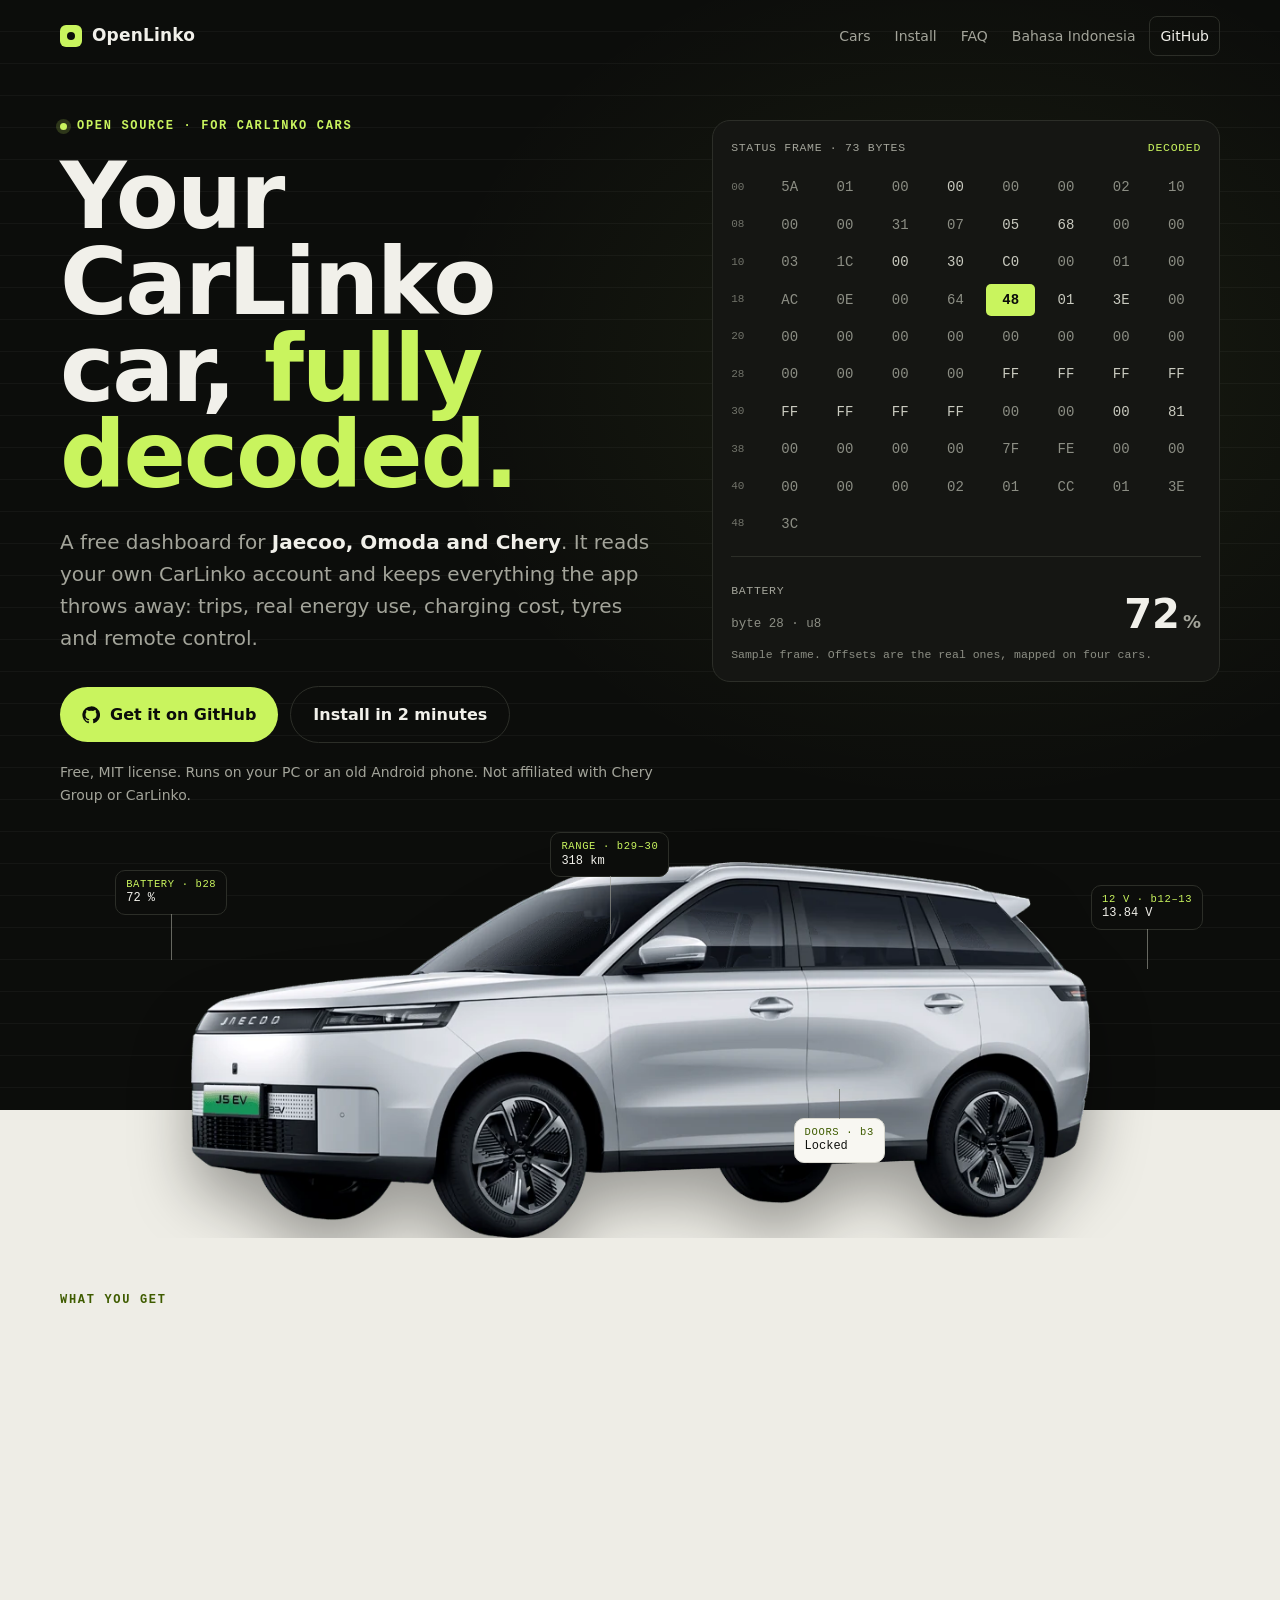
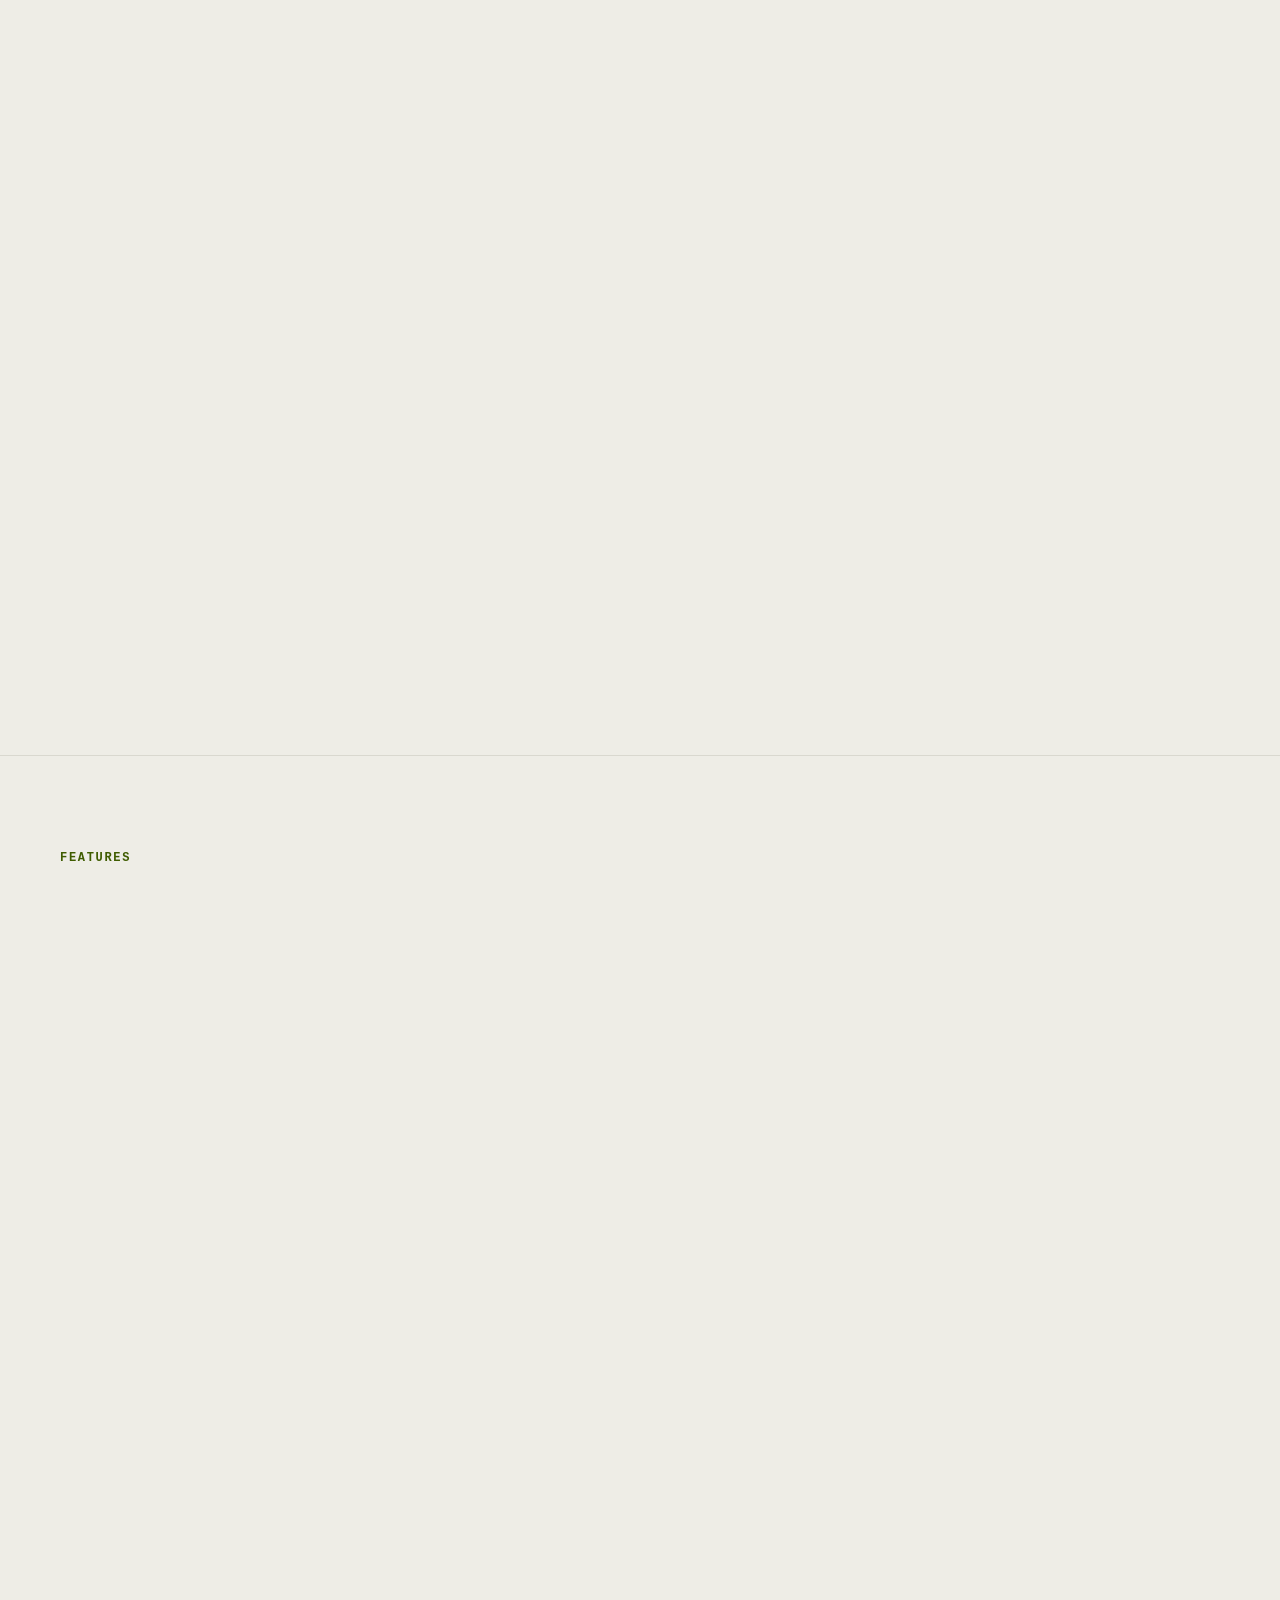
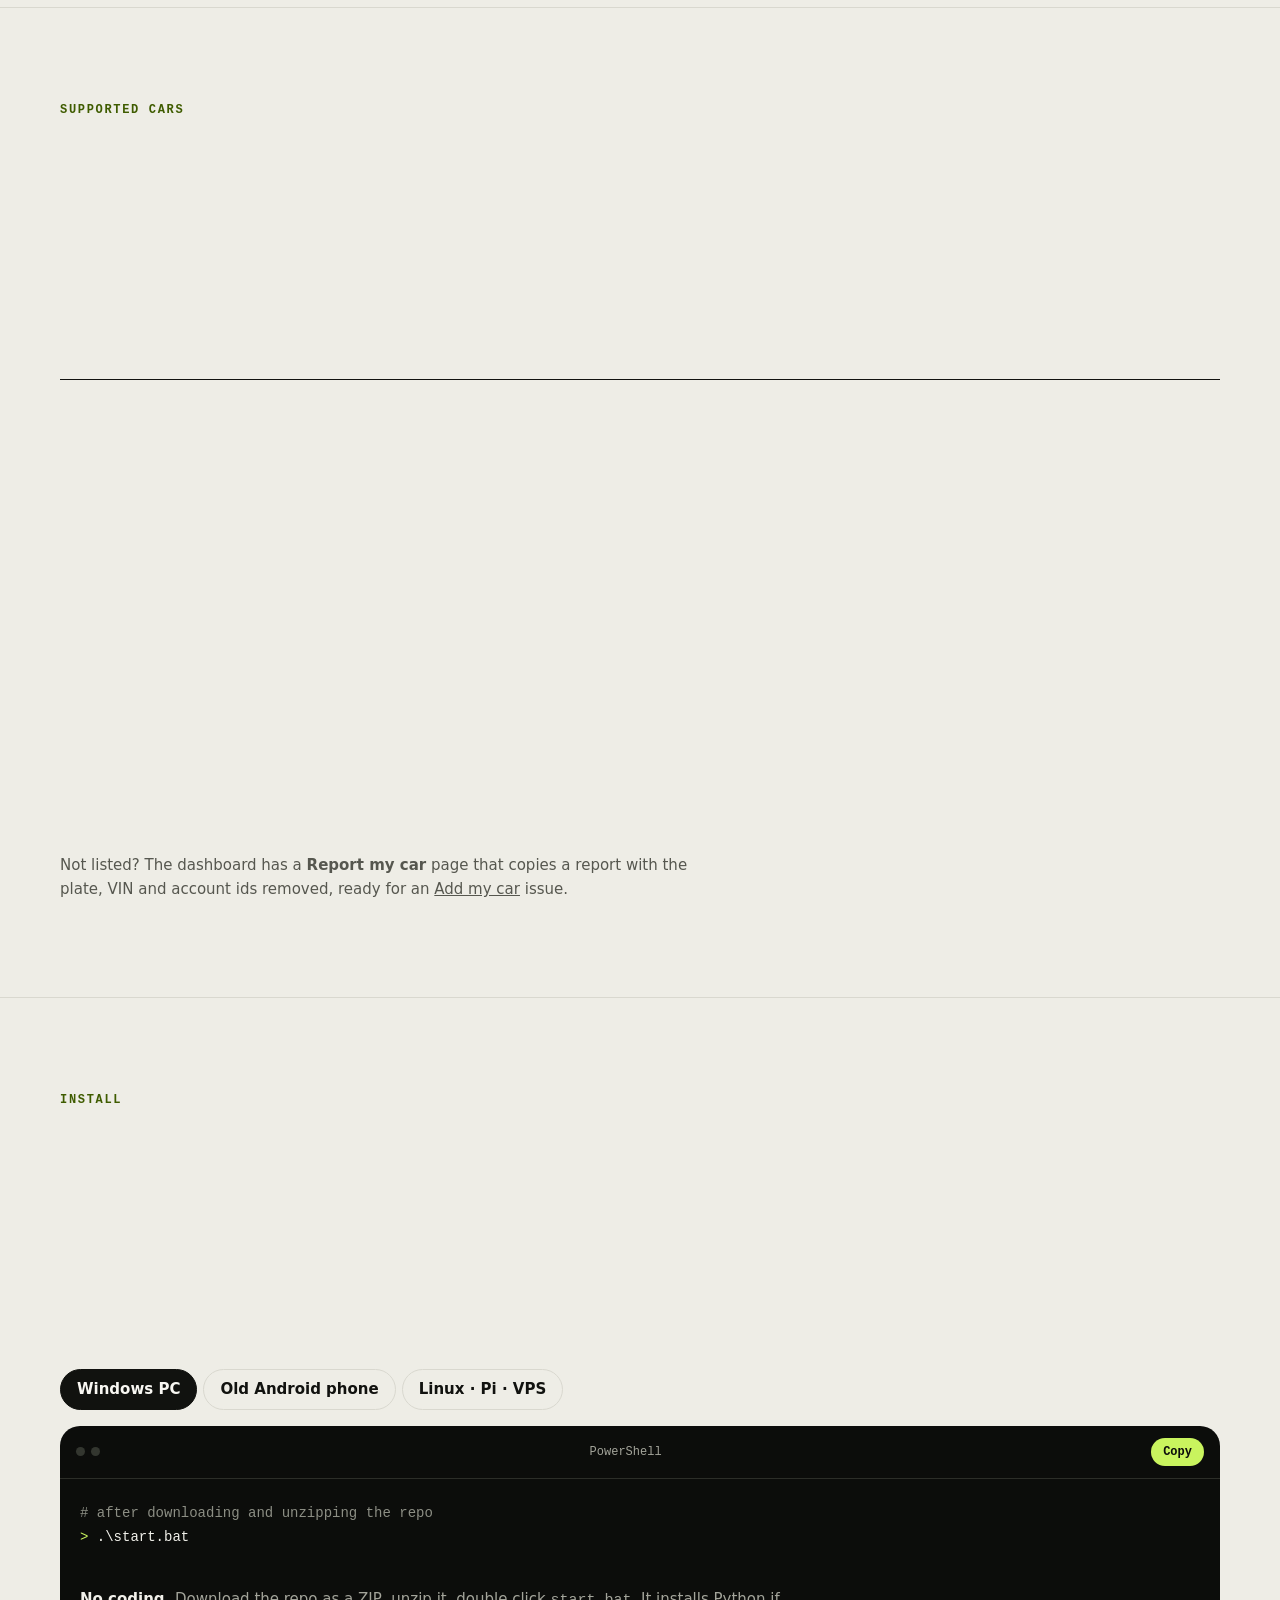
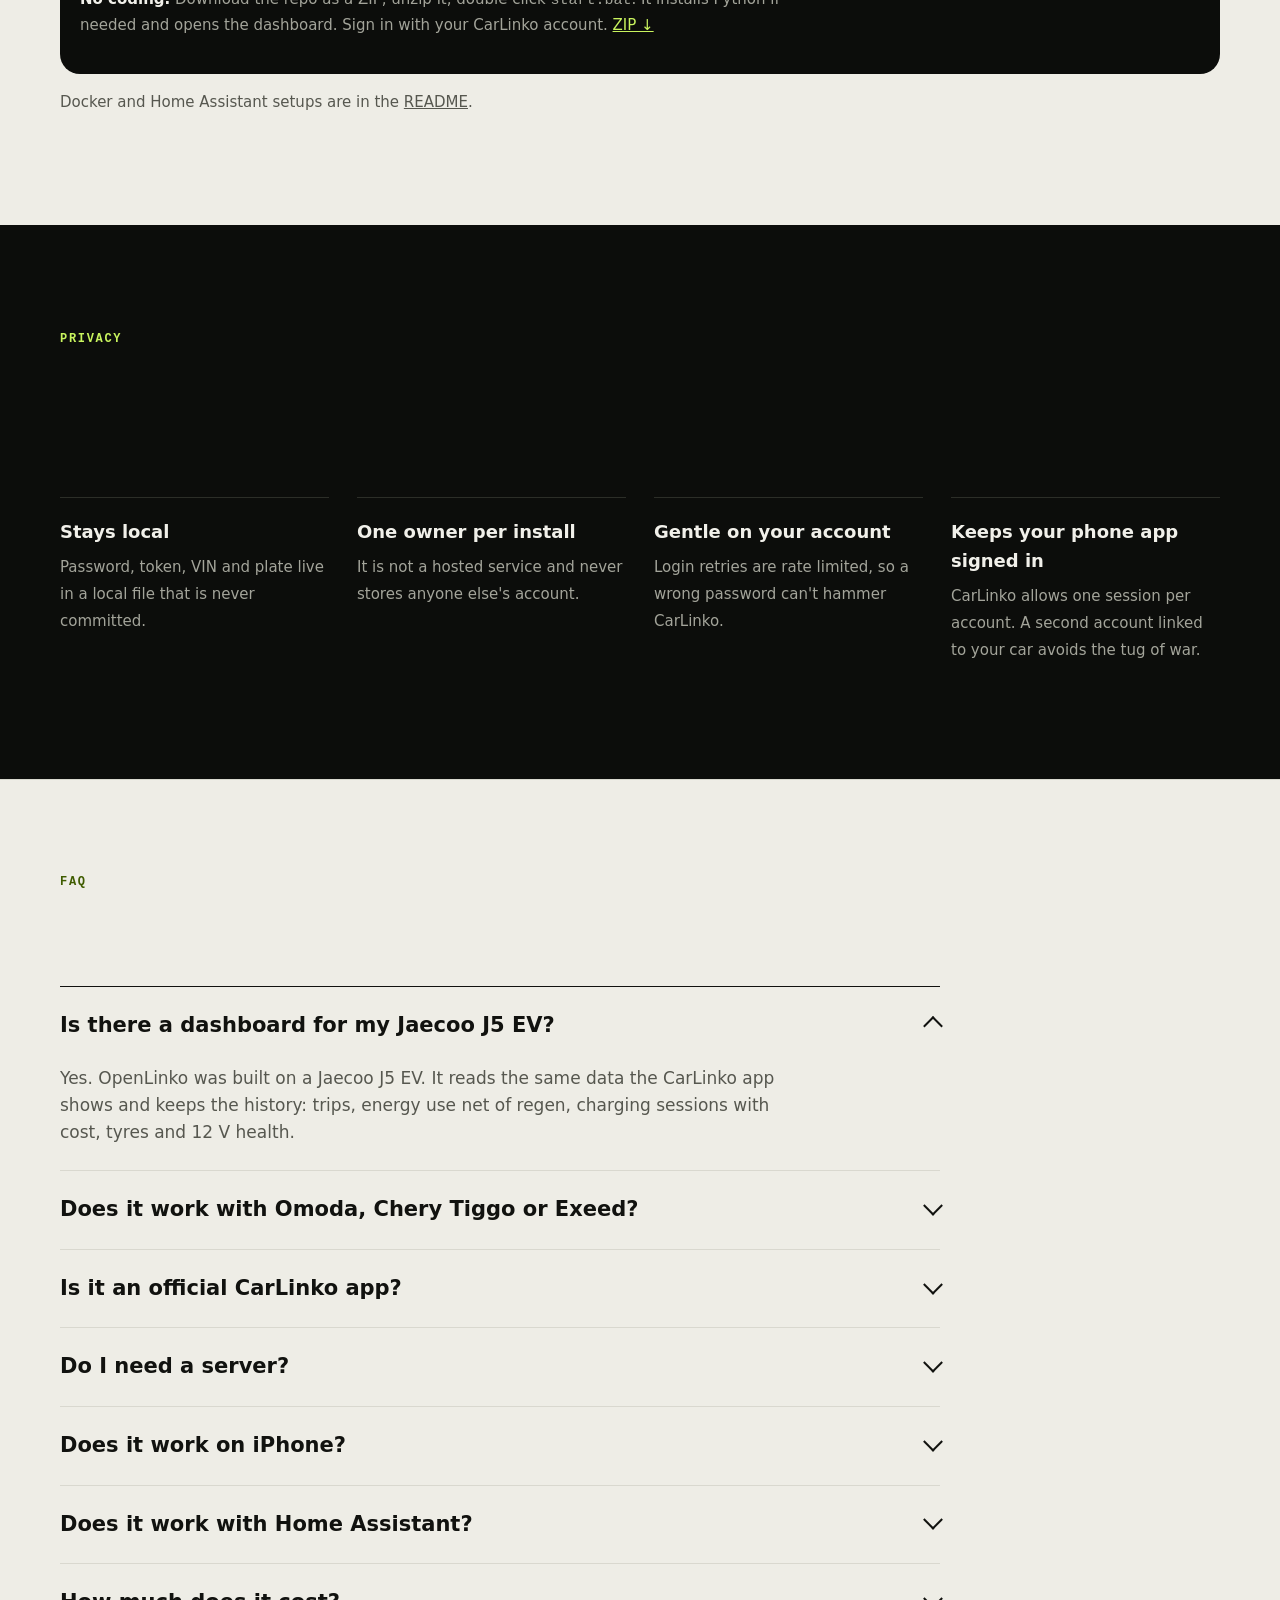
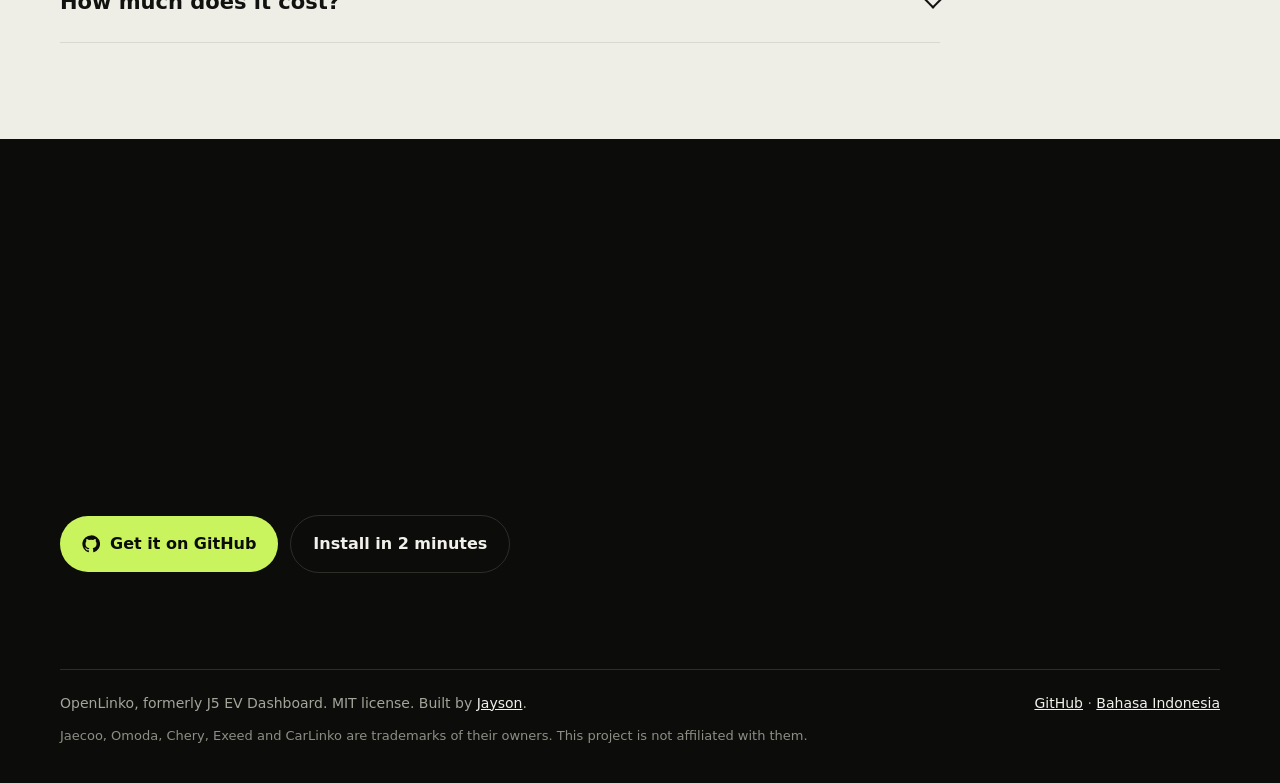
==== commit 4397b291: "fix(site): strict CSP, no inline script/style, cache-busted assets The host has no mod_headers (a He" ====
--- a/site/openlinko/index.html
+++ b/site/openlinko/index.html
@@ -3,6 +3,8 @@
 <head>
 <meta charset="utf-8">
 <meta name="viewport" content="width=device-width, initial-scale=1">
+<meta http-equiv="Content-Security-Policy" content="default-src 'self'; script-src 'self'; style-src 'self' https://fonts.googleapis.com; font-src https://fonts.gstatic.com; img-src 'self' data:; connect-src 'self'; object-src 'none'; base-uri 'self'; form-action 'none'; upgrade-insecure-requests">
+<meta name="referrer" content="strict-origin-when-cross-origin">
 <title>OpenLinko: CarLinko dashboard for Jaecoo, Omoda and Chery cars</title>
 <meta name="description" content="A free, open-source dashboard for cars on the CarLinko app: Jaecoo J5 EV, Omoda E5, Chery Tiggo 7 and 8 PHEV. Trips, energy use, charging cost, tyres and remote control, self-hosted on your PC or an old Android phone.">
 <link rel="canonical" href="https://jaylabb.my.id/openlinko/">
@@ -24,10 +26,10 @@
 <link rel="preconnect" href="https://fonts.googleapis.com">
 <link rel="preconnect" href="https://fonts.gstatic.com" crossorigin>
 <link rel="stylesheet" href="https://fonts.googleapis.com/css2?family=Archivo:wdth,wght@62..125,400..800&family=JetBrains+Mono:wght@400;500;600&display=swap">
-<link rel="stylesheet" href="assets/site.css">
+<link rel="stylesheet" href="assets/site.css?v=1e8e11be">
 <link rel="preload" as="image" href="img/j5.webp" imagesrcset="img/j5-640.webp 640w, img/j5.webp 1006w" imagesizes="(max-width:760px) 100vw, 980px">
 <script type="application/ld+json">{"@context": "https://schema.org", "@graph": [{"@type": "SoftwareApplication", "name": "OpenLinko", "alternateName": ["J5 EV Dashboard", "CarLinko dashboard"], "applicationCategory": "UtilitiesApplication", "operatingSystem": "Windows, Linux, macOS, Android (Termux), Docker", "description": "A free, open-source dashboard for cars on the CarLinko app: Jaecoo J5 EV, Omoda E5, Chery Tiggo 7 and 8 PHEV. Trips, energy use, charging cost, tyres and remote control, self-hosted on your PC or an old Android phone.", "url": "https://jaylabb.my.id/openlinko/", "downloadUrl": "https://github.com/GodrezJr2/openlinko", "codeRepository": "https://github.com/GodrezJr2/openlinko", "license": "https://opensource.org/licenses/MIT", "image": "https://jaylabb.my.id/openlinko/img/og.jpg", "inLanguage": "en", "offers": {"@type": "Offer", "price": "0", "priceCurrency": "USD"}, "author": {"@type": "Person", "name": "Jayson Christopher Lim", "url": "https://jaylabb.my.id/"}}, {"@type": "FAQPage", "inLanguage": "en", "mainEntity": [{"@type": "Question", "name": "Is there a dashboard for my Jaecoo J5 EV?", "acceptedAnswer": {"@type": "Answer", "text": "Yes. OpenLinko was built on a Jaecoo J5 EV. It reads the same data the CarLinko app shows and keeps the history: trips, energy use net of regen, charging sessions with cost, tyres and 12 V health."}}, {"@type": "Question", "name": "Does it work with Omoda, Chery Tiggo or Exeed?", "acceptedAnswer": {"@type": "Answer", "text": "It is confirmed on an Omoda E5, a Chery Tiggo 7 PHEV and a Chery Tiggo 8 PHEV as well as the J5. Other Chery Group cars on the CarLinko app very likely work, since the byte layout was identical on all four."}}, {"@type": "Question", "name": "Is it an official CarLinko app?", "acceptedAnswer": {"@type": "Answer", "text": "No. It is an independent open source project, not affiliated with Jaecoo, Omoda, Chery or CarLinko. It talks to the same cloud the official app uses, with your own login."}}, {"@type": "Question", "name": "Do I need a server?", "acceptedAnswer": {"@type": "Answer", "text": "You need one thing that stays on: a Windows PC, a Raspberry Pi, a small VPS, or a spare Android phone on the charger. The phone you carry just opens it in the browser."}}, {"@type": "Question", "name": "Does it work on iPhone?", "acceptedAnswer": {"@type": "Answer", "text": "Yes, as the screen you look at: open it in Safari and add it to the home screen. iOS can't run the always on part, so that runs on a PC, server or spare Android phone."}}, {"@type": "Question", "name": "Does it work with Home Assistant?", "acceptedAnswer": {"@type": "Answer", "text": "Yes, through its REST API. Separate Home Assistant integrations for CarLinko cars are also listed in the README."}}, {"@type": "Question", "name": "How much does it cost?", "acceptedAnswer": {"@type": "Answer", "text": "Nothing. It is MIT licensed and runs on hardware you already have."}}]}]}</script>
-<script>window.OL={"names": {"battery": "Battery", "range": "Range", "volt": "12 V battery", "odo": "Odometer", "cons": "Energy use", "lock": "Doors", "tyres": "Tyres (indirect TPMS)"}, "locked": "Locked", "copy": "Copy", "copied": "Copied"}</script>
+<script type="application/json" id="ol-cfg">{"names": {"battery": "Battery", "range": "Range", "volt": "12 V battery", "odo": "Odometer", "cons": "Energy use", "lock": "Doors", "tyres": "Tyres (indirect TPMS)"}, "locked": "Locked", "copy": "Copy", "copied": "Copied"}</script>
 </head>
 <body>
 <a class="skip" href="#main">Skip to content</a>
@@ -108,7 +110,7 @@
 <div class="carrow rv"><span class="n">Omoda E5</span><span class="m">Electric</span><span class="m">Uruguay</span><span class="st">Confirmed</span></div>
 <div class="carrow rv"><span class="n">Chery Tiggo 7 PHEV</span><span class="m">Plug-in hybrid</span><span class="m">Malaysia</span><span class="st">Confirmed</span></div>
 <div class="carrow rv"><span class="n">Chery Tiggo 8 PHEV</span><span class="m">Plug-in hybrid</span><span class="m">South Africa</span><span class="st">Confirmed</span></div>
-    <a class="carrow more rv" href="https://github.com/GodrezJr2/openlinko/issues/new?template=add-car.yml" style="text-decoration:none"><span class="n">Another Jaecoo, Omoda, Chery or Exeed</span><span class="m">Any CarLinko car</span><span class="m"></span><span class="st">Add your car →</span></a>
+    <a class="carrow more rv" href="https://github.com/GodrezJr2/openlinko/issues/new?template=add-car.yml"><span class="n">Another Jaecoo, Omoda, Chery or Exeed</span><span class="m">Any CarLinko car</span><span class="m"></span><span class="st">Add your car →</span></a>
   </div>
   <p class="carnote">Not listed? The dashboard has a <b>Report my car</b> page that copies a report with the plate, VIN and account ids removed, ready for an <a href="https://github.com/GodrezJr2/openlinko/issues/new?template=add-car.yml">Add my car</a> issue.</p>
 </div></section>
@@ -126,7 +128,7 @@
     <div class="tb"><i></i><span>PowerShell</span><button class="copy" type="button">Copy</button></div>
     <pre><span class="c"># after downloading and unzipping the repo</span>
 <span class="p">&gt;</span> <span class="cmd">.\start.bat</span></pre>
-    <p class="how"><b>No coding.</b> Download the repo as a ZIP, unzip it, double click <code>start.bat</code>. It installs Python if needed and opens the dashboard. Sign in with your CarLinko account. <a href="https://github.com/GodrezJr2/openlinko/archive/refs/heads/main.zip" style="color:var(--volt)">ZIP ↓</a></p>
+    <p class="how"><b>No coding.</b> Download the repo as a ZIP, unzip it, double click <code>start.bat</code>. It installs Python if needed and opens the dashboard. Sign in with your CarLinko account. <a class="zip" href="https://github.com/GodrezJr2/openlinko/archive/refs/heads/main.zip">ZIP ↓</a></p>
   </div></div>
   <div class="panel" id="p-and" role="tabpanel" aria-labelledby="tb-and" hidden><div class="term">
     <div class="tb"><i></i><span>Termux</span><button class="copy" type="button">Copy</button></div>
@@ -185,6 +187,6 @@
     <p>Jaecoo, Omoda, Chery, Exeed and CarLinko are trademarks of their owners. This project is not affiliated with them.</p>
   </footer>
 </div></div>
-<script src="assets/site.js" defer></script>
+<script src="assets/site.js?v=4c18ac65" defer></script>
 </body>
 </html>
--- a/site/openlinko/assets/site.css
+++ b/site/openlinko/assets/site.css
@@ -187,3 +187,6 @@
   .rv{opacity:1;transform:none;transition:none}
   *{transition:none!important}
 }
+
+.carrow.more{text-decoration:none}
+.term .how a.zip{color:var(--volt)}
